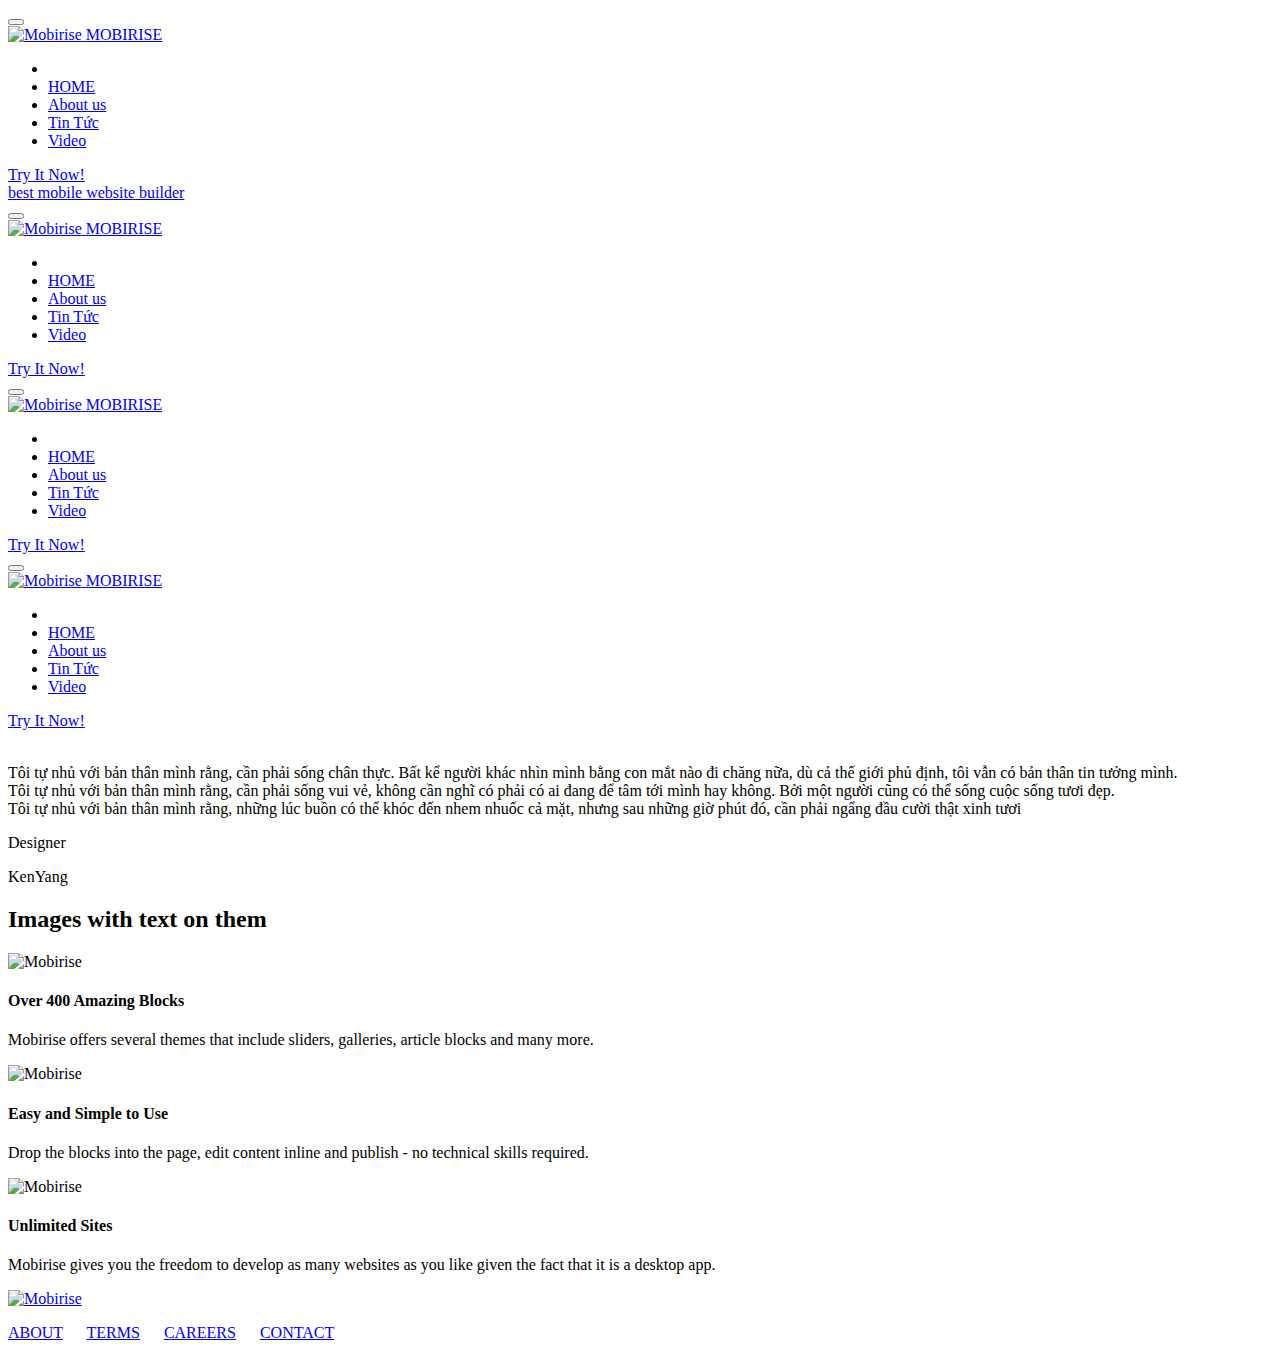
==== index.html @ 396dc6ab "Add files via upload" ====
<!DOCTYPE html>
<html >
<head>
  <!-- Site made with Mobirise Website Builder v4.6.5, https://mobirise.com -->
  <meta charset="UTF-8">
  <meta http-equiv="X-UA-Compatible" content="IE=edge">
  <meta name="generator" content="Mobirise v4.6.5, mobirise.com">
  <meta name="viewport" content="width=device-width, initial-scale=1, minimum-scale=1">
  <link rel="shortcut icon" href="assets/images/logo2.png" type="image/x-icon">
  <meta name="description" content="">
  <title>Home</title>
  <link rel="stylesheet" href="assets/web/assets/mobirise-icons/mobirise-icons.css">
  <link rel="stylesheet" href="assets/tether/tether.min.css">
  <link rel="stylesheet" href="assets/bootstrap/css/bootstrap.min.css">
  <link rel="stylesheet" href="assets/bootstrap/css/bootstrap-grid.min.css">
  <link rel="stylesheet" href="assets/bootstrap/css/bootstrap-reboot.min.css">
  <link rel="stylesheet" href="assets/socicon/css/styles.css">
  <link rel="stylesheet" href="assets/dropdown/css/style.css">
  <link rel="stylesheet" href="assets/animatecss/animate.min.css">
  <link rel="stylesheet" href="assets/theme/css/style.css">
  <link href="assets/fonts/style.css" rel="stylesheet">
  <link rel="stylesheet" href="assets/mobirise/css/mbr-additional.css" type="text/css">
  
  
  
</head>
<body>
  <section class="menu cid-qKFxtJgA1Z" once="menu" id="menu1-e">

    

    <nav class="navbar navbar-expand beta-menu navbar-dropdown align-items-center navbar-fixed-top navbar-toggleable-sm">
        <button class="navbar-toggler navbar-toggler-right" type="button" data-toggle="collapse" data-target="#navbarSupportedContent" aria-controls="navbarSupportedContent" aria-expanded="false" aria-label="Toggle navigation">
            <div class="hamburger">
                <span></span>
                <span></span>
                <span></span>
                <span></span>
            </div>
        </button>
        <div class="menu-logo">
            <div class="navbar-brand">
                <span class="navbar-logo">
                    <a href="https://mobirise.com">
                         <img src="assets/images/logo2.png" alt="Mobirise" style="height: 4.8rem;">
                    </a>
                </span>
                <span class="navbar-caption-wrap">
                    <a class="navbar-caption text-white display-4" href="https://mobirise.com">
                        MOBIRISE
                    </a>
                </span>
            </div>
        </div>
        <div class="collapse navbar-collapse" id="navbarSupportedContent">
            <ul class="navbar-nav nav-dropdown" data-app-modern-menu="true"><li class="nav-item">
                    <a class="nav-link link text-white display-4" href="http://hathuuyen.tk" target="_blank"></a>
                </li>
                <li class="nav-item"><a class="nav-link link text-white display-4" href="contacts.html" target="_blank"><span class="mbri-home mbr-iconfont mbr-iconfont-btn"></span>HOME</a></li><li class="nav-item"><a class="nav-link link text-white display-4" href="contacts.html" target="_blank">
                        
                        About us
                    </a></li><li class="nav-item"><a class="nav-link link text-white display-4" href="tintuc.html" target="_blank">Tin Tức</a></li><li class="nav-item"><a class="nav-link link text-white display-4" href="video.html"><span class="socicon socicon-youtube mbr-iconfont mbr-iconfont-btn"></span>
                        
                        Video</a></li></ul>
            <div class="navbar-buttons mbr-section-btn"><a class="btn btn-sm btn-primary display-4" href="https://mobirise.com">
                    <span class="mbri-save mbr-iconfont mbr-iconfont-btn "></span>
                    Try It Now!
                </a></div>
        </div>
    </nav>
</section>

<section class="engine"><a href="https://mobirise.ws/o">best mobile website builder</a></section><section class="menu cid-qKFxFQWhzw" once="menu" id="menu1-h">

    

    <nav class="navbar navbar-expand beta-menu navbar-dropdown align-items-center navbar-fixed-top navbar-toggleable-sm">
        <button class="navbar-toggler navbar-toggler-right" type="button" data-toggle="collapse" data-target="#navbarSupportedContent" aria-controls="navbarSupportedContent" aria-expanded="false" aria-label="Toggle navigation">
            <div class="hamburger">
                <span></span>
                <span></span>
                <span></span>
                <span></span>
            </div>
        </button>
        <div class="menu-logo">
            <div class="navbar-brand">
                <span class="navbar-logo">
                    <a href="https://mobirise.com">
                         <img src="assets/images/logo2.png" alt="Mobirise" style="height: 4.8rem;">
                    </a>
                </span>
                <span class="navbar-caption-wrap">
                    <a class="navbar-caption text-white display-4" href="https://mobirise.com">
                        MOBIRISE
                    </a>
                </span>
            </div>
        </div>
        <div class="collapse navbar-collapse" id="navbarSupportedContent">
            <ul class="navbar-nav nav-dropdown" data-app-modern-menu="true"><li class="nav-item">
                    <a class="nav-link link text-white display-4" href="http://hathuuyen.tk" target="_blank"></a>
                </li>
                <li class="nav-item"><a class="nav-link link text-white display-4" href="contacts.html" target="_blank"><span class="mbri-home mbr-iconfont mbr-iconfont-btn"></span>HOME</a></li><li class="nav-item"><a class="nav-link link text-white display-4" href="contacts.html" target="_blank">
                        
                        About us
                    </a></li><li class="nav-item"><a class="nav-link link text-white display-4" href="tintuc.html" target="_blank">Tin Tức</a></li><li class="nav-item"><a class="nav-link link text-white display-4" href="video.html"><span class="socicon socicon-youtube mbr-iconfont mbr-iconfont-btn"></span>
                        
                        Video</a></li></ul>
            <div class="navbar-buttons mbr-section-btn"><a class="btn btn-sm btn-primary display-4" href="https://mobirise.com">
                    <span class="mbri-save mbr-iconfont mbr-iconfont-btn "></span>
                    Try It Now!
                </a></div>
        </div>
    </nav>
</section>

<section class="menu cid-qKFSWXpXOo" once="menu" id="menu1-1t">

    

    <nav class="navbar navbar-expand beta-menu navbar-dropdown align-items-center navbar-fixed-top navbar-toggleable-sm">
        <button class="navbar-toggler navbar-toggler-right" type="button" data-toggle="collapse" data-target="#navbarSupportedContent" aria-controls="navbarSupportedContent" aria-expanded="false" aria-label="Toggle navigation">
            <div class="hamburger">
                <span></span>
                <span></span>
                <span></span>
                <span></span>
            </div>
        </button>
        <div class="menu-logo">
            <div class="navbar-brand">
                <span class="navbar-logo">
                    <a href="https://mobirise.com">
                         <img src="assets/images/logo2.png" alt="Mobirise" style="height: 4.8rem;">
                    </a>
                </span>
                <span class="navbar-caption-wrap">
                    <a class="navbar-caption text-white display-4" href="https://mobirise.com">
                        MOBIRISE
                    </a>
                </span>
            </div>
        </div>
        <div class="collapse navbar-collapse" id="navbarSupportedContent">
            <ul class="navbar-nav nav-dropdown" data-app-modern-menu="true"><li class="nav-item">
                    <a class="nav-link link text-white display-4" href="http://hathuuyen.tk" target="_blank"></a>
                </li>
                <li class="nav-item"><a class="nav-link link text-white display-4" href="contacts.html" target="_blank"><span class="mbri-home mbr-iconfont mbr-iconfont-btn"></span>HOME</a></li><li class="nav-item"><a class="nav-link link text-white display-4" href="contacts.html" target="_blank">
                        
                        About us
                    </a></li><li class="nav-item"><a class="nav-link link text-white display-4" href="tintuc.html" target="_blank">Tin Tức</a></li><li class="nav-item"><a class="nav-link link text-white display-4" href="video.html"><span class="socicon socicon-youtube mbr-iconfont mbr-iconfont-btn"></span>
                        
                        Video</a></li></ul>
            <div class="navbar-buttons mbr-section-btn"><a class="btn btn-sm btn-primary display-4" href="https://mobirise.com">
                    <span class="mbri-save mbr-iconfont mbr-iconfont-btn "></span>
                    Try It Now!
                </a></div>
        </div>
    </nav>
</section>

<section class="menu cid-qKFTbkHByI" once="menu" id="menu1-1u">

    

    <nav class="navbar navbar-expand beta-menu navbar-dropdown align-items-center navbar-fixed-top navbar-toggleable-sm">
        <button class="navbar-toggler navbar-toggler-right" type="button" data-toggle="collapse" data-target="#navbarSupportedContent" aria-controls="navbarSupportedContent" aria-expanded="false" aria-label="Toggle navigation">
            <div class="hamburger">
                <span></span>
                <span></span>
                <span></span>
                <span></span>
            </div>
        </button>
        <div class="menu-logo">
            <div class="navbar-brand">
                <span class="navbar-logo">
                    <a href="https://mobirise.com">
                         <img src="assets/images/logo2.png" alt="Mobirise" style="height: 4.8rem;">
                    </a>
                </span>
                <span class="navbar-caption-wrap">
                    <a class="navbar-caption text-white display-4" href="https://mobirise.com">
                        MOBIRISE
                    </a>
                </span>
            </div>
        </div>
        <div class="collapse navbar-collapse" id="navbarSupportedContent">
            <ul class="navbar-nav nav-dropdown" data-app-modern-menu="true"><li class="nav-item">
                    <a class="nav-link link text-white display-4" href="http://hathuuyen.tk" target="_blank"></a>
                </li>
                <li class="nav-item"><a class="nav-link link text-white display-4" href="contacts.html" target="_blank"><span class="mbri-home mbr-iconfont mbr-iconfont-btn"></span>HOME</a></li><li class="nav-item"><a class="nav-link link text-white display-4" href="contacts.html" target="_blank">
                        
                        About us
                    </a></li><li class="nav-item"><a class="nav-link link text-white display-4" href="tintuc.html" target="_blank">Tin Tức</a></li><li class="nav-item"><a class="nav-link link text-white display-4" href="video.html"><span class="socicon socicon-youtube mbr-iconfont mbr-iconfont-btn"></span>
                        
                        Video</a></li></ul>
            <div class="navbar-buttons mbr-section-btn"><a class="btn btn-sm btn-primary display-4" href="https://mobirise.com">
                    <span class="mbri-save mbr-iconfont mbr-iconfont-btn "></span>
                    Try It Now!
                </a></div>
        </div>
    </nav>
</section>

<section class="testimonials2 cid-qKFZJREBhu" id="testimonials2-20">

    

    

    <div class="container">
        <div class="media-container-row">
            <div class="mbr-figure pr-lg-5" style="width: 105%;">
              <img src="assets/images/23659186-1984326498458846-2117898566573365044-n-1-960x960.jpg" alt="" title="">
            </div>
            <div class="media-content px-3 align-self-center mbr-white py-2">
                    <p class="mbr-text testimonial-text mbr-fonts-style display-5">Tôi tự nhủ với bản thân mình rằng, cần phải sống chân thực. Bất kể người khác nhìn mình bằng con mắt nào đi chăng nữa, dù cả thế giới phủ định, tôi vẫn có bản thân tin tưởng mình.
<br>Tôi tự nhủ với bản thân mình rằng, cần phải sống vui vẻ, không cần nghĩ có phải có ai đang để tâm tới mình hay không. Bởi một người cũng có thể sống cuộc sống tươi đẹp.
<br>Tôi tự nhủ với bản thân mình rằng, những lúc buồn có thể khóc đến nhem nhuốc cả mặt, nhưng sau những giờ phút đó, cần phải ngẩng đầu cười thật xinh tươi</p>
                    <p class="mbr-author-name pt-4 mb-2 mbr-fonts-style display-7">Designer</p>
                    <p class="mbr-author-desc mbr-fonts-style display-2">KenYang</p>
            </div>
        </div>
    </div>
</section>

<section class="features13 cid-qKFMiSh5EB" id="features13-17">

    

    
    <div class="container">
        <h2 class="mbr-section-title pb-3 mbr-fonts-style display-2">
            Images with text on them
        </h2>

        <div class="media-container-row container">
            <div class="card col-12 col-md-6 p-5 m-3 align-center col-lg-4">
                <div class="card-img">
                    <img src="assets/images/jumbotron.jpg" alt="Mobirise">
                </div>
                <h4 class="card-title py-2 mbr-fonts-style display-5">
                    Over 400 Amazing Blocks
                </h4>
                <p class="mbr-text mbr-fonts-style display-7">
                    Mobirise offers several themes that include sliders, galleries, article blocks and many more.
                </p>
            </div>
            <div class="card col-12 col-md-6 p-5 m-3 align-center col-lg-4">
                <div class="card-img">
                    <img src="assets/images/jumbotron2.jpg" alt="Mobirise">
                </div>
                <h4 class="card-title py-2 mbr-fonts-style display-5">
                    Easy and Simple to Use
                </h4>
                <p class="mbr-text mbr-fonts-style display-7">
                    Drop the blocks into the page, edit content inline and publish - no technical skills required.
                </p>
            </div>
            <div class="card col-12 col-md-6 p-5 m-3 align-center col-lg-4">
                <div class="card-img">
                    <img src="assets/images/background5.jpg" alt="Mobirise">
                </div>
                <h4 class="card-title py-2 mbr-fonts-style display-5">
                    Unlimited Sites
                </h4>
                <p class="mbr-text mbr-fonts-style display-7">
                    Mobirise gives you the freedom to develop as many websites as you like given the fact that it is a desktop app.
                </p>
            </div>    
        </div>
</div></section>

<section class="cid-qKG6jFZdyV mbr-reveal" id="footer5-23">

    

    <div class="mbr-overlay" style="opacity: 0.8; background-color: rgb(60, 60, 60);"></div>

    <div class="container">
        <div class="media-container-row">
            <div class="col-md-3">
                <div class="media-wrap">
                    <a href="https://mobirise.com/">
                       <img src="assets/images/logo2.png" alt="Mobirise">
                    </a>
                </div>
            </div>
            <div class="col-md-9">
                <p class="mbr-text align-right links mbr-fonts-style display-7">
                    <a href="#" class="text-black">ABOUT</a> &nbsp;&nbsp;&nbsp;&nbsp;
                    <a href="#" class="text-black">TERMS</a> &nbsp;&nbsp;&nbsp;&nbsp;
                    <a href="#" class="text-black">CAREERS</a> &nbsp;&nbsp;&nbsp;&nbsp;
                    <a href="#" class="text-black">CONTACT</a>
                </p>
            </div>
        </div>
        
    </div>
</section>


  <script src="assets/web/assets/jquery/jquery.min.js"></script>
  <script src="assets/popper/popper.min.js"></script>
  <script src="assets/tether/tether.min.js"></script>
  <script src="assets/bootstrap/js/bootstrap.min.js"></script>
  <script src="assets/smoothscroll/smooth-scroll.js"></script>
  <script src="assets/viewportchecker/jquery.viewportchecker.js"></script>
  <script src="assets/dropdown/js/script.min.js"></script>
  <script src="assets/touchswipe/jquery.touch-swipe.min.js"></script>
  <script src="assets/theme/js/script.js"></script>
  
  
 <div id="scrollToTop" class="scrollToTop mbr-arrow-up"><a style="text-align: center;"><i></i></a></div>
    <input name="animation" type="hidden">
  </body>
</html>
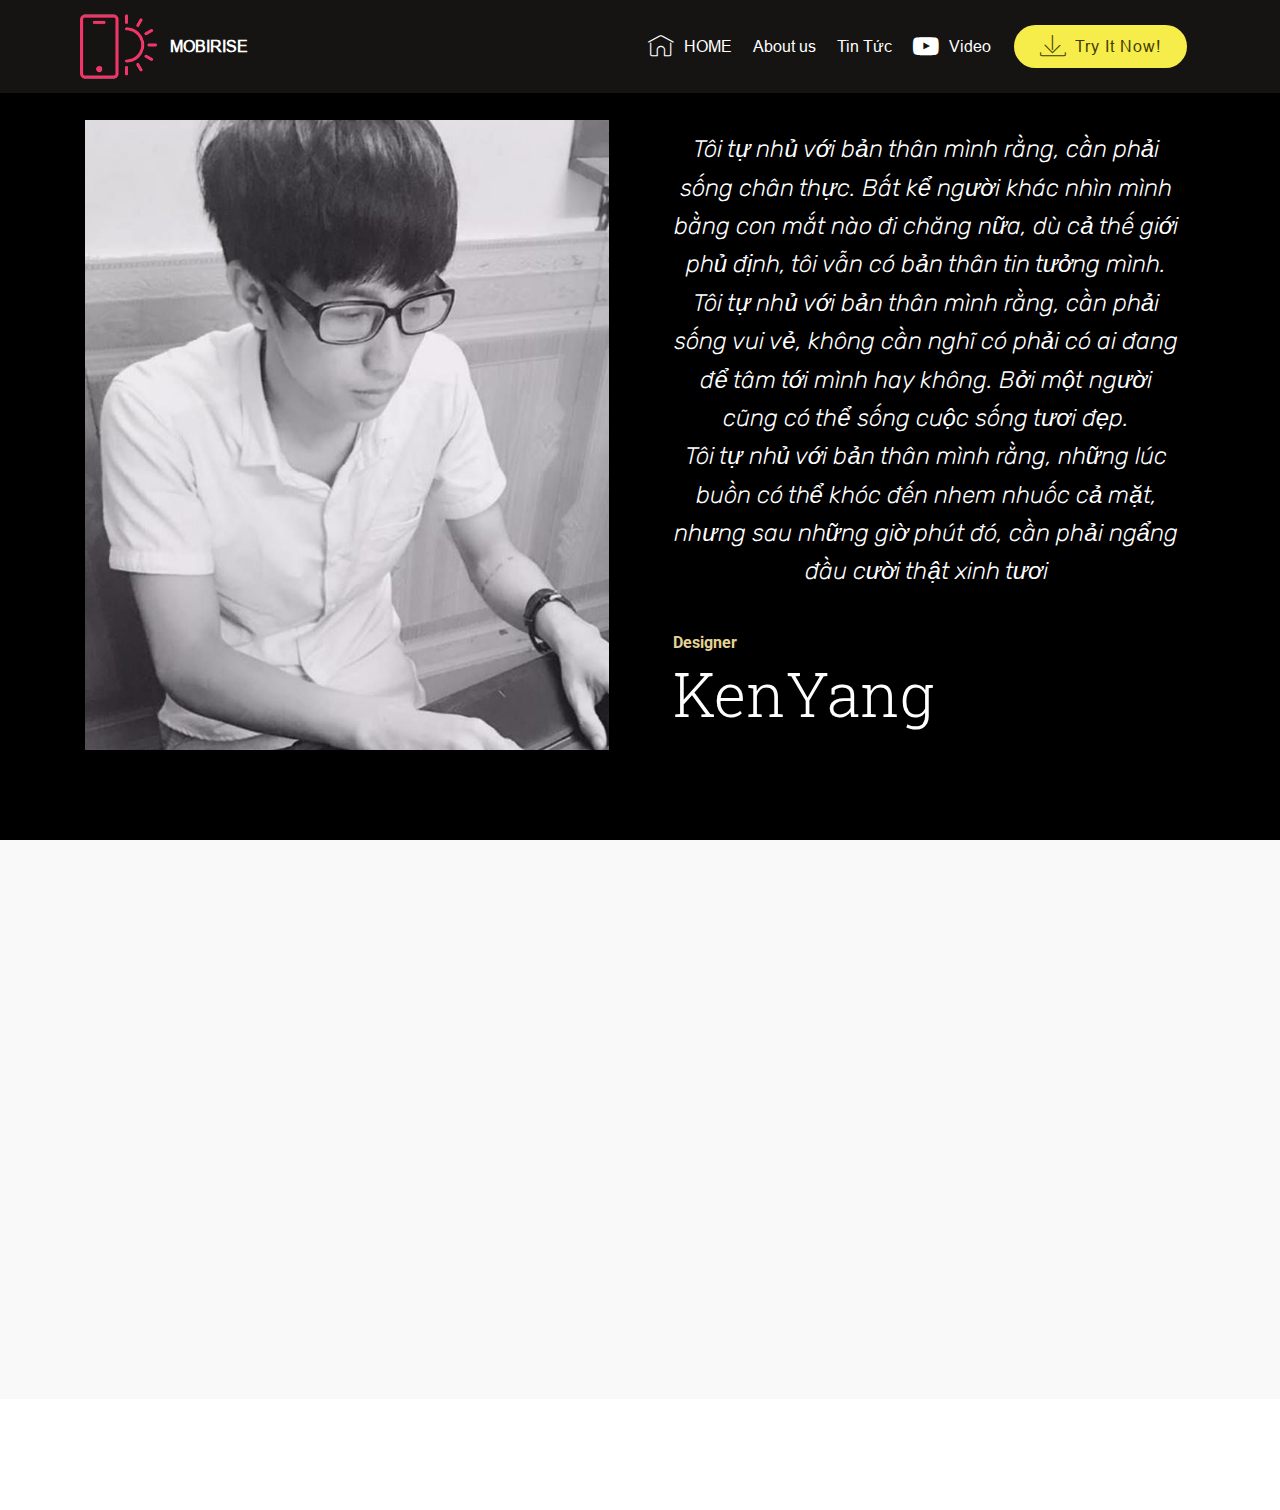
==== commit a316aa2b: "create github pages" ====
--- a/index.html
+++ b/index.html
@@ -70,7 +70,7 @@
     </nav>
 </section>
 
-<section class="engine"><a href="https://mobirise.ws/o">best mobile website builder</a></section><section class="menu cid-qKFxFQWhzw" once="menu" id="menu1-h">
+<section class="engine"><a href="https://mobirise.ws/p">open source website creator</a></section><section class="menu cid-qKFxFQWhzw" once="menu" id="menu1-h">
 
     
 
@@ -312,6 +312,7 @@
   <script src="assets/dropdown/js/script.min.js"></script>
   <script src="assets/touchswipe/jquery.touch-swipe.min.js"></script>
   <script src="assets/theme/js/script.js"></script>
+  <script src="assets/formoid/formoid.min.js"></script>
   
   
  <div id="scrollToTop" class="scrollToTop mbr-arrow-up"><a style="text-align: center;"><i></i></a></div>
--- a/assets/web/assets/mobirise-icons/mobirise-icons.css
+++ b/assets/web/assets/mobirise-icons/mobirise-icons.css
@@ -0,0 +1,476 @@
+@font-face {
+  font-family: 'MobiriseIcons';
+  src:  url('mobirise-icons.eot?spat4u');
+  src:  url('mobirise-icons.eot?spat4u#iefix') format('embedded-opentype'),
+    url('mobirise-icons.ttf?spat4u') format('truetype'),
+    url('mobirise-icons.woff?spat4u') format('woff'),
+    url('mobirise-icons.svg?spat4u#MobiriseIcons') format('svg');
+  font-weight: normal;
+  font-style: normal;
+}
+
+[class^="mbri-"], [class*=" mbri-"] {
+  /* use !important to prevent issues with browser extensions that change fonts */
+  font-family: MobiriseIcons !important;
+  speak: none;
+  font-style: normal;
+  font-weight: normal;
+  font-variant: normal;
+  text-transform: none;
+  line-height: 1;
+
+  /* Better Font Rendering =========== */
+  -webkit-font-smoothing: antialiased;
+  -moz-osx-font-smoothing: grayscale;
+}
+
+.mbri-add-submenu:before {
+  content: "\e900";
+}
+.mbri-alert:before {
+  content: "\e901";
+}
+.mbri-align-center:before {
+  content: "\e902";
+}
+.mbri-align-justify:before {
+  content: "\e903";
+}
+.mbri-align-left:before {
+  content: "\e904";
+}
+.mbri-align-right:before {
+  content: "\e905";
+}
+.mbri-android:before {
+  content: "\e906";
+}
+.mbri-apple:before {
+  content: "\e907";
+}
+.mbri-arrow-down:before {
+  content: "\e908";
+}
+.mbri-arrow-next:before {
+  content: "\e909";
+}
+.mbri-arrow-prev:before {
+  content: "\e90a";
+}
+.mbri-arrow-up:before {
+  content: "\e90b";
+}
+.mbri-bold:before {
+  content: "\e90c";
+}
+.mbri-bookmark:before {
+  content: "\e90d";
+}
+.mbri-bootstrap:before {
+  content: "\e90e";
+}
+.mbri-briefcase:before {
+  content: "\e90f";
+}
+.mbri-browse:before {
+  content: "\e910";
+}
+.mbri-bulleted-list:before {
+  content: "\e911";
+}
+.mbri-calendar:before {
+  content: "\e912";
+}
+.mbri-camera:before {
+  content: "\e913";
+}
+.mbri-cart-add:before {
+  content: "\e914";
+}
+.mbri-cart-full:before {
+  content: "\e915";
+}
+.mbri-cash:before {
+  content: "\e916";
+}
+.mbri-change-style:before {
+  content: "\e917";
+}
+.mbri-chat:before {
+  content: "\e918";
+}
+.mbri-clock:before {
+  content: "\e919";
+}
+.mbri-close:before {
+  content: "\e91a";
+}
+.mbri-cloud:before {
+  content: "\e91b";
+}
+.mbri-code:before {
+  content: "\e91c";
+}
+.mbri-contact-form:before {
+  content: "\e91d";
+}
+.mbri-credit-card:before {
+  content: "\e91e";
+}
+.mbri-cursor-click:before {
+  content: "\e91f";
+}
+.mbri-cust-feedback:before {
+  content: "\e920";
+}
+.mbri-database:before {
+  content: "\e921";
+}
+.mbri-delivery:before {
+  content: "\e922";
+}
+.mbri-desktop:before {
+  content: "\e923";
+}
+.mbri-devices:before {
+  content: "\e924";
+}
+.mbri-down:before {
+  content: "\e925";
+}
+.mbri-download:before {
+  content: "\e989";
+}
+.mbri-drag-n-drop:before {
+  content: "\e927";
+}
+.mbri-drag-n-drop2:before {
+  content: "\e928";
+}
+.mbri-edit:before {
+  content: "\e929";
+}
+.mbri-edit2:before {
+  content: "\e92a";
+}
+.mbri-error:before {
+  content: "\e92b";
+}
+.mbri-extension:before {
+  content: "\e92c";
+}
+.mbri-features:before {
+  content: "\e92d";
+}
+.mbri-file:before {
+  content: "\e92e";
+}
+.mbri-flag:before {
+  content: "\e92f";
+}
+.mbri-folder:before {
+  content: "\e930";
+}
+.mbri-gift:before {
+  content: "\e931";
+}
+.mbri-github:before {
+  content: "\e932";
+}
+.mbri-globe:before {
+  content: "\e933";
+}
+.mbri-globe-2:before {
+  content: "\e934";
+}
+.mbri-growing-chart:before {
+  content: "\e935";
+}
+.mbri-hearth:before {
+  content: "\e936";
+}
+.mbri-help:before {
+  content: "\e937";
+}
+.mbri-home:before {
+  content: "\e938";
+}
+.mbri-hot-cup:before {
+  content: "\e939";
+}
+.mbri-idea:before {
+  content: "\e93a";
+}
+.mbri-image-gallery:before {
+  content: "\e93b";
+}
+.mbri-image-slider:before {
+  content: "\e93c";
+}
+.mbri-info:before {
+  content: "\e93d";
+}
+.mbri-italic:before {
+  content: "\e93e";
+}
+.mbri-key:before {
+  content: "\e93f";
+}
+.mbri-laptop:before {
+  content: "\e940";
+}
+.mbri-layers:before {
+  content: "\e941";
+}
+.mbri-left-right:before {
+  content: "\e942";
+}
+.mbri-left:before {
+  content: "\e943";
+}
+.mbri-letter:before {
+  content: "\e944";
+}
+.mbri-like:before {
+  content: "\e945";
+}
+.mbri-link:before {
+  content: "\e946";
+}
+.mbri-lock:before {
+  content: "\e947";
+}
+.mbri-login:before {
+  content: "\e948";
+}
+.mbri-logout:before {
+  content: "\e949";
+}
+.mbri-magic-stick:before {
+  content: "\e94a";
+}
+.mbri-map-pin:before {
+  content: "\e94b";
+}
+.mbri-menu:before {
+  content: "\e94c";
+}
+.mbri-mobile:before {
+  content: "\e94d";
+}
+.mbri-mobile2:before {
+  content: "\e94e";
+}
+.mbri-mobirise:before {
+  content: "\e94f";
+}
+.mbri-more-horizontal:before {
+  content: "\e950";
+}
+.mbri-more-vertical:before {
+  content: "\e951";
+}
+.mbri-music:before {
+  content: "\e952";
+}
+.mbri-new-file:before {
+  content: "\e953";
+}
+.mbri-numbered-list:before {
+  content: "\e954";
+}
+.mbri-opened-folder:before {
+  content: "\e955";
+}
+.mbri-pages:before {
+  content: "\e956";
+}
+.mbri-paper-plane:before {
+  content: "\e957";
+}
+.mbri-paperclip:before {
+  content: "\e958";
+}
+.mbri-photo:before {
+  content: "\e959";
+}
+.mbri-photos:before {
+  content: "\e95a";
+}
+.mbri-pin:before {
+  content: "\e95b";
+}
+.mbri-play:before {
+  content: "\e95c";
+}
+.mbri-plus:before {
+  content: "\e95d";
+}
+.mbri-preview:before {
+  content: "\e95e";
+}
+.mbri-print:before {
+  content: "\e95f";
+}
+.mbri-protect:before {
+  content: "\e960";
+}
+.mbri-question:before {
+  content: "\e961";
+}
+.mbri-quote-left:before {
+  content: "\e962";
+}
+.mbri-quote-right:before {
+  content: "\e963";
+}
+.mbri-refresh:before {
+  content: "\e964";
+}
+.mbri-responsive:before {
+  content: "\e965";
+}
+.mbri-right:before {
+  content: "\e966";
+}
+.mbri-rocket:before {
+  content: "\e967";
+}
+.mbri-sad-face:before {
+  content: "\e968";
+}
+.mbri-sale:before {
+  content: "\e969";
+}
+.mbri-save:before {
+  content: "\e96a";
+}
+.mbri-search:before {
+  content: "\e96b";
+}
+.mbri-setting:before {
+  content: "\e96c";
+}
+.mbri-setting2:before {
+  content: "\e96d";
+}
+.mbri-setting3:before {
+  content: "\e96e";
+}
+.mbri-share:before {
+  content: "\e96f";
+}
+.mbri-shopping-bag:before {
+  content: "\e970";
+}
+.mbri-shopping-basket:before {
+  content: "\e971";
+}
+.mbri-shopping-cart:before {
+  content: "\e972";
+}
+.mbri-sites:before {
+  content: "\e973";
+}
+.mbri-smile-face:before {
+  content: "\e974";
+}
+.mbri-speed:before {
+  content: "\e975";
+}
+.mbri-star:before {
+  content: "\e976";
+}
+.mbri-success:before {
+  content: "\e977";
+}
+.mbri-sun:before {
+  content: "\e978";
+}
+.mbri-sun2:before {
+  content: "\e979";
+}
+.mbri-tablet:before {
+  content: "\e97a";
+}
+.mbri-tablet-vertical:before {
+  content: "\e97b";
+}
+.mbri-target:before {
+  content: "\e97c";
+}
+.mbri-timer:before {
+  content: "\e97d";
+}
+.mbri-to-ftp:before {
+  content: "\e97e";
+}
+.mbri-to-local-drive:before {
+  content: "\e97f";
+}
+.mbri-touch-swipe:before {
+  content: "\e980";
+}
+.mbri-touch:before {
+  content: "\e981";
+}
+.mbri-trash:before {
+  content: "\e982";
+}
+.mbri-underline:before {
+  content: "\e983";
+}
+.mbri-unlink:before {
+  content: "\e984";
+}
+.mbri-unlock:before {
+  content: "\e985";
+}
+.mbri-up-down:before {
+  content: "\e986";
+}
+.mbri-up:before {
+  content: "\e987";
+}
+.mbri-update:before {
+  content: "\e988";
+}
+.mbri-upload:before {
+ content: "\e926"; 
+}
+.mbri-user:before {
+  content: "\e98a";
+}
+.mbri-user2:before {
+  content: "\e98b";
+}
+.mbri-users:before {
+  content: "\e98c";
+}
+.mbri-video:before {
+  content: "\e98d";
+}
+.mbri-video-play:before {
+  content: "\e98e";
+}
+.mbri-watch:before {
+  content: "\e98f";
+}
+.mbri-website-theme:before {
+  content: "\e990";
+}
+.mbri-wifi:before {
+  content: "\e991";
+}
+.mbri-windows:before {
+  content: "\e992";
+}
+.mbri-zoom-out:before {
+  content: "\e993";
+}
+.mbri-redo:before {
+  content: "\e994";
+}
+.mbri-undo:before {
+  content: "\e995";
+}
--- a/assets/socicon/css/styles.css
+++ b/assets/socicon/css/styles.css
@@ -0,0 +1,544 @@
+@charset "UTF-8";
+
+@font-face {
+  font-family: "socicon";
+  src:url("../fonts/socicon.eot");
+  src:url("../fonts/socicon.eot?#iefix") format("embedded-opentype"),
+    url("../fonts/socicon.woff") format("woff"),
+    url("../fonts/socicon.ttf") format("truetype"),
+    url("../fonts/socicon.svg#socicon") format("svg");
+  font-weight: normal;
+  font-style: normal;
+
+}
+
+[data-icon]:before {
+  font-family: "socicon" !important;
+  content: attr(data-icon);
+  font-style: normal !important;
+  font-weight: normal !important;
+  font-variant: normal !important;
+  text-transform: none !important;
+  speak: none;
+  line-height: 1;
+  -webkit-font-smoothing: antialiased;
+  -moz-osx-font-smoothing: grayscale;
+}
+
+[class^="socicon-"]:before,
+[class*=" socicon-"]:before {
+  font-family: "socicon" !important;
+  font-style: normal !important;
+  font-weight: normal !important;
+  font-variant: normal !important;
+  text-transform: none !important;
+  speak: none;
+  line-height: 1;
+  -webkit-font-smoothing: antialiased;
+  -moz-osx-font-smoothing: grayscale;
+}
+
+.socicon-modelmayhem:before {
+  content: "\e000";
+}
+.socicon-mixcloud:before {
+  content: "\e001";
+}
+.socicon-drupal:before {
+  content: "\e002";
+}
+.socicon-swarm:before {
+  content: "\e003";
+}
+.socicon-istock:before {
+  content: "\e004";
+}
+.socicon-yammer:before {
+  content: "\e005";
+}
+.socicon-ello:before {
+  content: "\e006";
+}
+.socicon-stackoverflow:before {
+  content: "\e007";
+}
+.socicon-persona:before {
+  content: "\e008";
+}
+.socicon-triplej:before {
+  content: "\e009";
+}
+.socicon-houzz:before {
+  content: "\e00a";
+}
+.socicon-rss:before {
+  content: "\e00b";
+}
+.socicon-paypal:before {
+  content: "\e00c";
+}
+.socicon-odnoklassniki:before {
+  content: "\e00d";
+}
+.socicon-airbnb:before {
+  content: "\e00e";
+}
+.socicon-periscope:before {
+  content: "\e00f";
+}
+.socicon-outlook:before {
+  content: "\e010";
+}
+.socicon-coderwall:before {
+  content: "\e011";
+}
+.socicon-tripadvisor:before {
+  content: "\e012";
+}
+.socicon-appnet:before {
+  content: "\e013";
+}
+.socicon-goodreads:before {
+  content: "\e014";
+}
+.socicon-tripit:before {
+  content: "\e015";
+}
+.socicon-lanyrd:before {
+  content: "\e016";
+}
+.socicon-slideshare:before {
+  content: "\e017";
+}
+.socicon-buffer:before {
+  content: "\e018";
+}
+.socicon-disqus:before {
+  content: "\e019";
+}
+.socicon-vkontakte:before {
+  content: "\e01a";
+}
+.socicon-whatsapp:before {
+  content: "\e01b";
+}
+.socicon-patreon:before {
+  content: "\e01c";
+}
+.socicon-storehouse:before {
+  content: "\e01d";
+}
+.socicon-pocket:before {
+  content: "\e01e";
+}
+.socicon-mail:before {
+  content: "\e01f";
+}
+.socicon-blogger:before {
+  content: "\e020";
+}
+.socicon-technorati:before {
+  content: "\e021";
+}
+.socicon-reddit:before {
+  content: "\e022";
+}
+.socicon-dribbble:before {
+  content: "\e023";
+}
+.socicon-stumbleupon:before {
+  content: "\e024";
+}
+.socicon-digg:before {
+  content: "\e025";
+}
+.socicon-envato:before {
+  content: "\e026";
+}
+.socicon-behance:before {
+  content: "\e027";
+}
+.socicon-delicious:before {
+  content: "\e028";
+}
+.socicon-deviantart:before {
+  content: "\e029";
+}
+.socicon-forrst:before {
+  content: "\e02a";
+}
+.socicon-play:before {
+  content: "\e02b";
+}
+.socicon-zerply:before {
+  content: "\e02c";
+}
+.socicon-wikipedia:before {
+  content: "\e02d";
+}
+.socicon-apple:before {
+  content: "\e02e";
+}
+.socicon-flattr:before {
+  content: "\e02f";
+}
+.socicon-github:before {
+  content: "\e030";
+}
+.socicon-renren:before {
+  content: "\e031";
+}
+.socicon-friendfeed:before {
+  content: "\e032";
+}
+.socicon-newsvine:before {
+  content: "\e033";
+}
+.socicon-identica:before {
+  content: "\e034";
+}
+.socicon-bebo:before {
+  content: "\e035";
+}
+.socicon-zynga:before {
+  content: "\e036";
+}
+.socicon-steam:before {
+  content: "\e037";
+}
+.socicon-xbox:before {
+  content: "\e038";
+}
+.socicon-windows:before {
+  content: "\e039";
+}
+.socicon-qq:before {
+  content: "\e03a";
+}
+.socicon-douban:before {
+  content: "\e03b";
+}
+.socicon-meetup:before {
+  content: "\e03c";
+}
+.socicon-playstation:before {
+  content: "\e03d";
+}
+.socicon-android:before {
+  content: "\e03e";
+}
+.socicon-snapchat:before {
+  content: "\e03f";
+}
+.socicon-twitter:before {
+  content: "\e040";
+}
+.socicon-facebook:before {
+  content: "\e041";
+}
+.socicon-googleplus:before {
+  content: "\e042";
+}
+.socicon-pinterest:before {
+  content: "\e043";
+}
+.socicon-foursquare:before {
+  content: "\e044";
+}
+.socicon-yahoo:before {
+  content: "\e045";
+}
+.socicon-skype:before {
+  content: "\e046";
+}
+.socicon-yelp:before {
+  content: "\e047";
+}
+.socicon-feedburner:before {
+  content: "\e048";
+}
+.socicon-linkedin:before {
+  content: "\e049";
+}
+.socicon-viadeo:before {
+  content: "\e04a";
+}
+.socicon-xing:before {
+  content: "\e04b";
+}
+.socicon-myspace:before {
+  content: "\e04c";
+}
+.socicon-soundcloud:before {
+  content: "\e04d";
+}
+.socicon-spotify:before {
+  content: "\e04e";
+}
+.socicon-grooveshark:before {
+  content: "\e04f";
+}
+.socicon-lastfm:before {
+  content: "\e050";
+}
+.socicon-youtube:before {
+  content: "\e051";
+}
+.socicon-vimeo:before {
+  content: "\e052";
+}
+.socicon-dailymotion:before {
+  content: "\e053";
+}
+.socicon-vine:before {
+  content: "\e054";
+}
+.socicon-flickr:before {
+  content: "\e055";
+}
+.socicon-500px:before {
+  content: "\e056";
+}
+.socicon-wordpress:before {
+  content: "\e058";
+}
+.socicon-tumblr:before {
+  content: "\e059";
+}
+.socicon-twitch:before {
+  content: "\e05a";
+}
+.socicon-8tracks:before {
+  content: "\e05b";
+}
+.socicon-amazon:before {
+  content: "\e05c";
+}
+.socicon-icq:before {
+  content: "\e05d";
+}
+.socicon-smugmug:before {
+  content: "\e05e";
+}
+.socicon-ravelry:before {
+  content: "\e05f";
+}
+.socicon-weibo:before {
+  content: "\e060";
+}
+.socicon-baidu:before {
+  content: "\e061";
+}
+.socicon-angellist:before {
+  content: "\e062";
+}
+.socicon-ebay:before {
+  content: "\e063";
+}
+.socicon-imdb:before {
+  content: "\e064";
+}
+.socicon-stayfriends:before {
+  content: "\e065";
+}
+.socicon-residentadvisor:before {
+  content: "\e066";
+}
+.socicon-google:before {
+  content: "\e067";
+}
+.socicon-yandex:before {
+  content: "\e068";
+}
+.socicon-sharethis:before {
+  content: "\e069";
+}
+.socicon-bandcamp:before {
+  content: "\e06a";
+}
+.socicon-itunes:before {
+  content: "\e06b";
+}
+.socicon-deezer:before {
+  content: "\e06c";
+}
+.socicon-telegram:before {
+  content: "\e06e";
+}
+.socicon-openid:before {
+  content: "\e06f";
+}
+.socicon-amplement:before {
+  content: "\e070";
+}
+.socicon-viber:before {
+  content: "\e071";
+}
+.socicon-zomato:before {
+  content: "\e072";
+}
+.socicon-draugiem:before {
+  content: "\e074";
+}
+.socicon-endomodo:before {
+  content: "\e075";
+}
+.socicon-filmweb:before {
+  content: "\e076";
+}
+.socicon-stackexchange:before {
+  content: "\e077";
+}
+.socicon-wykop:before {
+  content: "\e078";
+}
+.socicon-teamspeak:before {
+  content: "\e079";
+}
+.socicon-teamviewer:before {
+  content: "\e07a";
+}
+.socicon-ventrilo:before {
+  content: "\e07b";
+}
+.socicon-younow:before {
+  content: "\e07c";
+}
+.socicon-raidcall:before {
+  content: "\e07d";
+}
+.socicon-mumble:before {
+  content: "\e07e";
+}
+.socicon-medium:before {
+  content: "\e06d";
+}
+.socicon-bebee:before {
+  content: "\e07f";
+}
+.socicon-hitbox:before {
+  content: "\e080";
+}
+.socicon-reverbnation:before {
+  content: "\e081";
+}
+.socicon-formulr:before {
+  content: "\e082";
+}
+.socicon-instagram:before {
+  content: "\e057";
+}
+.socicon-battlenet:before {
+  content: "\e083";
+}
+.socicon-chrome:before {
+  content: "\e084";
+}
+.socicon-discord:before {
+  content: "\e086";
+}
+.socicon-issuu:before {
+  content: "\e087";
+}
+.socicon-macos:before {
+  content: "\e088";
+}
+.socicon-firefox:before {
+  content: "\e089";
+}
+.socicon-opera:before {
+  content: "\e08d";
+}
+.socicon-keybase:before {
+  content: "\e090";
+}
+.socicon-alliance:before {
+  content: "\e091";
+}
+.socicon-livejournal:before {
+  content: "\e092";
+}
+.socicon-googlephotos:before {
+  content: "\e093";
+}
+.socicon-horde:before {
+  content: "\e094";
+}
+.socicon-etsy:before {
+  content: "\e095";
+}
+.socicon-zapier:before {
+  content: "\e096";
+}
+.socicon-google-scholar:before {
+  content: "\e097";
+}
+.socicon-researchgate:before {
+  content: "\e098";
+}
+.socicon-wechat:before {
+  content: "\e099";
+}
+.socicon-strava:before {
+  content: "\e09a";
+}
+.socicon-line:before {
+  content: "\e09b";
+}
+.socicon-lyft:before {
+  content: "\e09c";
+}
+.socicon-uber:before {
+  content: "\e09d";
+}
+.socicon-songkick:before {
+  content: "\e09e";
+}
+.socicon-viewbug:before {
+  content: "\e09f";
+}
+.socicon-googlegroups:before {
+  content: "\e0a0";
+}
+.socicon-quora:before {
+  content: "\e073";
+}
+.socicon-diablo:before {
+  content: "\e085";
+}
+.socicon-blizzard:before {
+  content: "\e0a1";
+}
+.socicon-hearthstone:before {
+  content: "\e08b";
+}
+.socicon-heroes:before {
+  content: "\e08a";
+}
+.socicon-overwatch:before {
+  content: "\e08c";
+}
+.socicon-warcraft:before {
+  content: "\e08e";
+}
+.socicon-starcraft:before {
+  content: "\e08f";
+}
+.socicon-beam:before {
+  content: "\e0a2";
+}
+.socicon-curse:before {
+  content: "\e0a3";
+}
+.socicon-player:before {
+  content: "\e0a4";
+}
+.socicon-streamjar:before {
+  content: "\e0a5";
+}
+.socicon-nintendo:before {
+  content: "\e0a6";
+}
+.socicon-hellocoton:before {
+  content: "\e0a7";
+}
--- a/assets/dropdown/css/style.css
+++ b/assets/dropdown/css/style.css
@@ -0,0 +1,265 @@
+.navbar-dropdown {
+  left: 0;
+  padding: 0;
+  position: absolute;
+  right: 0;
+  top: 0;
+  transition: all 0.45s ease;
+  z-index: 1030;
+  background: #282828; }
+  .navbar-dropdown .navbar-logo {
+    margin-right: 0.8rem;
+    transition: margin 0.3s ease-in-out;
+    vertical-align: middle; }
+    .navbar-dropdown .navbar-logo img {
+      height: 3.125rem;
+      transition: all 0.3s ease-in-out; }
+    .navbar-dropdown .navbar-logo.mbr-iconfont {
+      font-size: 3.125rem;
+      line-height: 3.125rem; }
+  .navbar-dropdown .navbar-caption {
+    font-weight: 700;
+    white-space: normal;
+    vertical-align: -4px;
+    line-height: 3.125rem !important; }
+    .navbar-dropdown .navbar-caption, .navbar-dropdown .navbar-caption:hover {
+      color: inherit;
+      text-decoration: none; }
+  .navbar-dropdown .mbr-iconfont + .navbar-caption {
+    vertical-align: -1px; }
+  .navbar-dropdown.navbar-fixed-top {
+    position: fixed; }
+  .navbar-dropdown .navbar-brand span {
+    vertical-align: -4px; }
+  .navbar-dropdown.bg-color.transparent {
+    background: none; }
+  .navbar-dropdown.navbar-short .navbar-brand {
+    padding: 0.625rem 0; }
+    .navbar-dropdown.navbar-short .navbar-brand span {
+      vertical-align: -1px; }
+  .navbar-dropdown.navbar-short .navbar-caption {
+    line-height: 2.375rem !important;
+    vertical-align: -2px; }
+  .navbar-dropdown.navbar-short .navbar-logo {
+    margin-right: 0.5rem; }
+    .navbar-dropdown.navbar-short .navbar-logo img {
+      height: 2.375rem; }
+    .navbar-dropdown.navbar-short .navbar-logo.mbr-iconfont {
+      font-size: 2.375rem;
+      line-height: 2.375rem; }
+  .navbar-dropdown.navbar-short .mbr-table-cell {
+    height: 3.625rem; }
+  .navbar-dropdown .navbar-close {
+    left: 0.6875rem;
+    position: fixed;
+    top: 0.75rem;
+    z-index: 1000; }
+  .navbar-dropdown .hamburger-icon {
+    content: "";
+    display: inline-block;
+    vertical-align: middle;
+    width: 16px;
+    -webkit-box-shadow: 0 -6px 0 1px #282828,0 0 0 1px #282828,0 6px 0 1px #282828;
+    -moz-box-shadow: 0 -6px 0 1px #282828,0 0 0 1px #282828,0 6px 0 1px #282828;
+    box-shadow: 0 -6px 0 1px #282828,0 0 0 1px #282828,0 6px 0 1px #282828; }
+
+.dropdown-menu .dropdown-toggle[data-toggle="dropdown-submenu"]::after {
+  border-bottom: 0.35em solid transparent;
+  border-left: 0.35em solid;
+  border-right: 0;
+  border-top: 0.35em solid transparent;
+  margin-left: 0.3rem; }
+
+.dropdown-menu .dropdown-item:focus {
+  outline: 0; }
+
+.nav-dropdown {
+  font-size: 0.75rem;
+  font-weight: 500;
+  height: auto !important; }
+  .nav-dropdown .nav-btn {
+    padding-left: 1rem; }
+  .nav-dropdown .link {
+    margin: .667em 1.667em;
+    font-weight: 500;
+    padding: 0;
+    transition: color .2s ease-in-out; }
+    .nav-dropdown .link.dropdown-toggle {
+      margin-right: 2.583em; }
+      .nav-dropdown .link.dropdown-toggle::after {
+        margin-left: .25rem;
+        border-top: 0.35em solid;
+        border-right: 0.35em solid transparent;
+        border-left: 0.35em solid transparent;
+        border-bottom: 0; }
+      .nav-dropdown .link.dropdown-toggle[aria-expanded="true"] {
+        margin: 0;
+        padding: 0.667em 3.263em  0.667em 1.667em; }
+  .nav-dropdown .link::after,
+  .nav-dropdown .dropdown-item::after {
+    color: inherit; }
+  .nav-dropdown .btn {
+    font-size: 0.75rem;
+    font-weight: 700;
+    letter-spacing: 0;
+    margin-bottom: 0;
+    padding-left: 1.25rem;
+    padding-right: 1.25rem; }
+  .nav-dropdown .dropdown-menu {
+    border-radius: 0;
+    border: 0;
+    left: 0;
+    margin: 0;
+    padding-bottom: 1.25rem;
+    padding-top: 1.25rem;
+    position: relative; }
+  .nav-dropdown .dropdown-submenu {
+    margin-left: 0.125rem;
+    top: 0; }
+  .nav-dropdown .dropdown-item {
+    font-weight: 500;
+    line-height: 2;
+    padding: 0.3846em 4.615em 0.3846em 1.5385em;
+    position: relative;
+    transition: color .2s ease-in-out, background-color .2s ease-in-out; }
+    .nav-dropdown .dropdown-item::after {
+      margin-top: -0.3077em;
+      position: absolute;
+      right: 1.1538em;
+      top: 50%; }
+    .nav-dropdown .dropdown-item:focus, .nav-dropdown .dropdown-item:hover {
+      background: none; }
+
+@media (max-width: 767px) {
+  .nav-dropdown.navbar-toggleable-sm {
+    bottom: 0;
+    display: none;
+    left: 0;
+    overflow-x: hidden;
+    position: fixed;
+    top: 0;
+    transform: translateX(-100%);
+    -ms-transform: translateX(-100%);
+    -webkit-transform: translateX(-100%);
+    width: 18.75rem;
+    z-index: 999; } }
+.nav-dropdown.navbar-toggleable-xl {
+  bottom: 0;
+  display: none;
+  left: 0;
+  overflow-x: hidden;
+  position: fixed;
+  top: 0;
+  transform: translateX(-100%);
+  -ms-transform: translateX(-100%);
+  -webkit-transform: translateX(-100%);
+  width: 18.75rem;
+  z-index: 999; }
+
+.nav-dropdown-sm {
+  display: block !important;
+  overflow-x: hidden;
+  overflow: auto;
+  padding-top: 3.875rem; }
+  .nav-dropdown-sm::after {
+    content: "";
+    display: block;
+    height: 3rem;
+    width: 100%; }
+  .nav-dropdown-sm.collapse.in ~ .navbar-close {
+    display: block !important; }
+  .nav-dropdown-sm.collapsing, .nav-dropdown-sm.collapse.in {
+    transform: translateX(0);
+    -ms-transform: translateX(0);
+    -webkit-transform: translateX(0);
+    transition: all 0.25s ease-out;
+    -webkit-transition: all 0.25s ease-out;
+    background: #282828; }
+  .nav-dropdown-sm.collapsing[aria-expanded="false"] {
+    transform: translateX(-100%);
+    -ms-transform: translateX(-100%);
+    -webkit-transform: translateX(-100%); }
+  .nav-dropdown-sm .nav-item {
+    display: block;
+    margin-left: 0 !important;
+    padding-left: 0; }
+  .nav-dropdown-sm .link,
+  .nav-dropdown-sm .dropdown-item {
+    border-top: 1px dotted rgba(255, 255, 255, 0.1);
+    font-size: 0.8125rem;
+    line-height: 1.6;
+    margin: 0 !important;
+    padding: 0.875rem 2.4rem 0.875rem 1.5625rem !important;
+    position: relative;
+    white-space: normal; }
+    .nav-dropdown-sm .link:focus, .nav-dropdown-sm .link:hover,
+    .nav-dropdown-sm .dropdown-item:focus,
+    .nav-dropdown-sm .dropdown-item:hover {
+      background: rgba(0, 0, 0, 0.2) !important;
+      color: #c0a375; }
+  .nav-dropdown-sm .nav-btn {
+    position: relative;
+    padding: 1.5625rem 1.5625rem 0 1.5625rem; }
+    .nav-dropdown-sm .nav-btn::before {
+      border-top: 1px dotted rgba(255, 255, 255, 0.1);
+      content: "";
+      left: 0;
+      position: absolute;
+      top: 0;
+      width: 100%; }
+    .nav-dropdown-sm .nav-btn + .nav-btn {
+      padding-top: 0.625rem; }
+      .nav-dropdown-sm .nav-btn + .nav-btn::before {
+        display: none; }
+  .nav-dropdown-sm .btn {
+    padding: 0.625rem 0; }
+  .nav-dropdown-sm .dropdown-toggle[data-toggle="dropdown-submenu"]::after {
+    margin-left: .25rem;
+    border-top: 0.35em solid;
+    border-right: 0.35em solid transparent;
+    border-left: 0.35em solid transparent;
+    border-bottom: 0; }
+  .nav-dropdown-sm .dropdown-toggle[data-toggle="dropdown-submenu"][aria-expanded="true"]::after {
+    border-top: 0;
+    border-right: 0.35em solid transparent;
+    border-left: 0.35em solid transparent;
+    border-bottom: 0.35em solid; }
+  .nav-dropdown-sm .dropdown-menu {
+    margin: 0;
+    padding: 0;
+    position: relative;
+    top: 0;
+    left: 0;
+    width: 100%;
+    border: 0;
+    float: none;
+    border-radius: 0;
+    background: none; }
+  .nav-dropdown-sm .dropdown-submenu {
+    left: 100%;
+    margin-left: 0.125rem;
+    margin-top: -1.25rem;
+    top: 0; }
+
+.navbar-toggleable-sm .nav-dropdown .dropdown-menu {
+  position: absolute; }
+
+.navbar-toggleable-sm .nav-dropdown .dropdown-submenu {
+  left: 100%;
+  margin-left: 0.125rem;
+  margin-top: -1.25rem;
+  top: 0; }
+
+.navbar-toggleable-sm.opened .nav-dropdown .dropdown-menu {
+  position: relative; }
+
+.navbar-toggleable-sm.opened .nav-dropdown .dropdown-submenu {
+  left: 0;
+  margin-left: 00rem;
+  margin-top: 0rem;
+  top: 0; }
+
+.is-builder .nav-dropdown.collapsing {
+  transition: none !important; }
+
+/*# sourceMappingURL=style.css.map */
--- a/assets/theme/css/style.css
+++ b/assets/theme/css/style.css
@@ -0,0 +1,426 @@
+/*!
+ * Mobirise v4 theme (https://mobirise.com/)
+ * Copyright 2017 Mobirise
+ */
+section {
+  background-color: #eeeeee; }
+
+section,
+.container,
+.container-fluid {
+  position: relative;
+  word-wrap: break-word; }
+
+a.mbr-iconfont:hover {
+  text-decoration: none; }
+
+.article .lead p, .article .lead ul, .article .lead ol, .article .lead pre, .article .lead blockquote {
+  margin-bottom: 0; }
+
+a {
+  font-style: normal;
+  font-weight: 400;
+  cursor: pointer; }
+  a, a:hover {
+    text-decoration: none; }
+
+figure {
+  margin-bottom: 0; }
+
+body {
+  color: #232323; }
+
+h1, h2, h3, h4, h5, h6,
+.h1, .h2, .h3, .h4, .h5, .h6,
+.display-1, .display-2, .display-3, .display-4 {
+  line-height: 1;
+  word-break: break-word;
+  word-wrap: break-word; }
+
+b, strong {
+  font-weight: bold; }
+
+blockquote {
+  padding: 10px 0 10px 20px;
+  position: relative;
+  border-left: 2px solid;
+  border-color: #ff3366; }
+
+input:-webkit-autofill, input:-webkit-autofill:hover, input:-webkit-autofill:focus, input:-webkit-autofill:active {
+  transition-delay: 9999s;
+  transition-property: background-color, color; }
+
+textarea[type="hidden"] {
+  display: none; }
+
+body {
+  position: relative; }
+
+section {
+  background-position: 50% 50%;
+  background-repeat: no-repeat;
+  background-size: cover; }
+  section .mbr-background-video,
+  section .mbr-background-video-preview {
+    position: absolute;
+    bottom: 0;
+    left: 0;
+    right: 0;
+    top: 0; }
+
+.hidden {
+  visibility: hidden; }
+
+.mbr-z-index20 {
+  z-index: 20; }
+
+/*! Base colors */
+.mbr-white {
+  color: #ffffff; }
+
+.mbr-black {
+  color: #000000; }
+
+.mbr-bg-white {
+  background-color: #ffffff; }
+
+.mbr-bg-black {
+  background-color: #000000; }
+
+/*! Text-aligns */
+.align-left {
+  text-align: left; }
+
+.align-center {
+  text-align: center; }
+
+.align-right {
+  text-align: right; }
+
+@media (max-width: 767px) {
+  .align-left, .align-center, .align-right, .mbr-section-btn, .mbr-section-title {
+    text-align: center; } }
+/*! Font-weight  */
+.mbr-light {
+  font-weight: 300; }
+
+.mbr-regular {
+  font-weight: 400; }
+
+.mbr-semibold {
+  font-weight: 500; }
+
+.mbr-bold {
+  font-weight: 700; }
+
+/*! Media  */
+.media-size-item {
+  -webkit-flex: 1 1 auto;
+  -moz-flex: 1 1 auto;
+  -ms-flex: 1 1 auto;
+  -o-flex: 1 1 auto;
+  flex: 1 1 auto; }
+
+.media-content {
+  -webkit-flex-basis: 100%;
+  flex-basis: 100%; }
+
+.media-container-row {
+  display: -ms-flexbox;
+  display: -webkit-flex;
+  display: flex;
+  -webkit-flex-direction: row;
+  -ms-flex-direction: row;
+  flex-direction: row;
+  -webkit-flex-wrap: wrap;
+  -ms-flex-wrap: wrap;
+  flex-wrap: wrap;
+  -webkit-justify-content: center;
+  -ms-flex-pack: center;
+  justify-content: center;
+  -webkit-align-content: center;
+  -ms-flex-line-pack: center;
+  align-content: center;
+  -webkit-align-items: start;
+  -ms-flex-align: start;
+  align-items: start; }
+  .media-container-row .media-size-item {
+    width: 400px; }
+
+.media-container-column {
+  display: -ms-flexbox;
+  display: -webkit-flex;
+  display: flex;
+  -webkit-flex-direction: column;
+  -ms-flex-direction: column;
+  flex-direction: column;
+  -webkit-flex-wrap: wrap;
+  -ms-flex-wrap: wrap;
+  flex-wrap: wrap;
+  -webkit-justify-content: center;
+  -ms-flex-pack: center;
+  justify-content: center;
+  -webkit-align-content: center;
+  -ms-flex-line-pack: center;
+  align-content: center;
+  -webkit-align-items: stretch;
+  -ms-flex-align: stretch;
+  align-items: stretch; }
+  .media-container-column > * {
+    width: 100%; }
+
+@media (min-width: 992px) {
+  .media-container-row {
+    -webkit-flex-wrap: nowrap;
+    -ms-flex-wrap: nowrap;
+    flex-wrap: nowrap; } }
+figure {
+  overflow: hidden; }
+
+figure[mbr-media-size] {
+  transition: width 0.1s; }
+
+.mbr-figure img, .mbr-figure iframe {
+  display: block;
+  width: 100%; }
+
+.card {
+  background-color: transparent;
+  border: none; }
+
+.card-img {
+  text-align: center;
+  flex-shrink: 0; }
+
+.media {
+  max-width: 100%;
+  margin: 0 auto; }
+
+.mbr-figure {
+  -ms-flex-item-align: center;
+  -ms-grid-row-align: center;
+  -webkit-align-self: center;
+  align-self: center; }
+
+.media-container > div {
+  max-width: 100%; }
+
+.mbr-figure img, .card-img img {
+  width: 100%; }
+
+@media (max-width: 991px) {
+  .media-size-item {
+    width: auto !important; }
+
+  .media {
+    width: auto; }
+
+  .mbr-figure {
+    width: 100% !important; } }
+/*! Buttons */
+.mbr-section-btn {
+  margin-left: -.25rem;
+  margin-right: -.25rem;
+  font-size: 0; }
+
+nav .mbr-section-btn {
+  margin-left: 0rem;
+  margin-right: 0rem; }
+
+/*! Btn icon margin */
+.btn .mbr-iconfont, .btn.btn-sm .mbr-iconfont {
+  cursor: pointer;
+  margin-right: 0.5rem; }
+
+.btn.btn-md .mbr-iconfont, .btn.btn-md .mbr-iconfont {
+  margin-right: 0.8rem; }
+
+.mbr-regular {
+  font-weight: 400; }
+
+.mbr-semibold {
+  font-weight: 500; }
+
+.mbr-bold {
+  font-weight: 700; }
+
+[type="submit"] {
+  -webkit-appearance: none; }
+
+/*! Full-screen */
+.mbr-fullscreen .mbr-overlay {
+  min-height: 100vh; }
+
+.mbr-fullscreen {
+  display: flex;
+  display: -webkit-flex;
+  display: -moz-flex;
+  display: -ms-flex;
+  display: -o-flex;
+  align-items: center;
+  -webkit-align-items: center;
+  min-height: 100vh;
+  padding-top: 3rem;
+  padding-bottom: 3rem; }
+
+/*! Map */
+.map {
+  height: 25rem;
+  position: relative; }
+  .map iframe {
+    width: 100%;
+    height: 100%; }
+
+/* Form */
+.form-asterisk {
+  font-family: initial;
+  position: absolute;
+  top: -2px;
+  font-weight: normal; }
+
+/*! Scroll to top arrow */
+.mbr-arrow-up {
+  bottom: 25px;
+  right: 90px;
+  position: fixed;
+  text-align: right;
+  z-index: 5000;
+  color: #ffffff;
+  font-size: 32px;
+  transform: rotate(180deg);
+  -webkit-transform: rotate(180deg); }
+
+.mbr-arrow-up a {
+  background: rgba(0, 0, 0, 0.2);
+  border-radius: 3px;
+  color: #fff;
+  display: inline-block;
+  height: 60px;
+  width: 60px;
+  outline-style: none !important;
+  position: relative;
+  text-decoration: none;
+  transition: all .3s ease-in-out;
+  cursor: pointer;
+  text-align: center; }
+  .mbr-arrow-up a:hover {
+    background-color: rgba(0, 0, 0, 0.4); }
+  .mbr-arrow-up a i {
+    line-height: 60px; }
+
+.mbr-arrow-up-icon {
+  display: block;
+  color: #fff; }
+
+.mbr-arrow-up-icon::before {
+  content: "\203a";
+  display: inline-block;
+  font-family: serif;
+  font-size: 32px;
+  line-height: 1;
+  font-style: normal;
+  position: relative;
+  top: 6px;
+  left: -4px;
+  -webkit-transform: rotate(-90deg);
+  transform: rotate(-90deg); }
+
+/*! Arrow Down */
+.mbr-arrow {
+  position: absolute;
+  bottom: 45px;
+  left: 50%;
+  width: 60px;
+  height: 60px;
+  cursor: pointer;
+  background-color: rgba(80, 80, 80, 0.5);
+  border-radius: 50%;
+  -webkit-transform: translateX(-50%);
+  transform: translateX(-50%); }
+  .mbr-arrow > a {
+    display: inline-block;
+    text-decoration: none;
+    outline-style: none;
+    -webkit-animation: arrowdown 1.7s ease-in-out infinite;
+    animation: arrowdown 1.7s ease-in-out infinite; }
+    .mbr-arrow > a > i {
+      position: absolute;
+      top: -2px;
+      left: 15px;
+      font-size: 2rem; }
+
+@keyframes arrowdown {
+  0% {
+    transform: translateY(0px);
+    -webkit-transform: translateY(0px); }
+  50% {
+    transform: translateY(-5px);
+    -webkit-transform: translateY(-5px); }
+  100% {
+    transform: translateY(0px);
+    -webkit-transform: translateY(0px); } }
+@-webkit-keyframes arrowdown {
+  0% {
+    transform: translateY(0px);
+    -webkit-transform: translateY(0px); }
+  50% {
+    transform: translateY(-5px);
+    -webkit-transform: translateY(-5px); }
+  100% {
+    transform: translateY(0px);
+    -webkit-transform: translateY(0px); } }
+@media (max-width: 500px) {
+  .mbr-arrow-up {
+    left: 50%;
+    right: auto;
+    transform: translateX(-50%) rotate(180deg);
+    -webkit-transform: translateX(-50%) rotate(180deg); } }
+/*Gradients animation*/
+@keyframes gradient-animation {
+  from {
+    background-position: 0% 100%;
+    animation-timing-function: ease-in-out; }
+  to {
+    background-position: 100% 0%;
+    animation-timing-function: ease-in-out; } }
+@-webkit-keyframes gradient-animation {
+  from {
+    background-position: 0% 100%;
+    animation-timing-function: ease-in-out; }
+  to {
+    background-position: 100% 0%;
+    animation-timing-function: ease-in-out; } }
+.bg-gradient {
+  background-size: 200% 200%;
+  animation: gradient-animation 5s infinite alternate;
+  -webkit-animation: gradient-animation 5s infinite alternate; }
+
+.menu .navbar-brand {
+  display: -webkit-flex; }
+  .menu .navbar-brand span {
+    display: flex;
+    display: -webkit-flex; }
+  .menu .navbar-brand .navbar-caption-wrap {
+    display: -webkit-flex; }
+  .menu .navbar-brand .navbar-logo img {
+    display: -webkit-flex; }
+@media (min-width: 768px) and (max-width: 991px) {
+  .menu .navbar-toggleable-sm .navbar-nav {
+    display: -webkit-box;
+    display: -webkit-flex;
+    display: -ms-flexbox; } }
+@media (min-width: 992px) {
+  .menu .navbar-nav.nav-dropdown {
+    display: -webkit-flex; }
+  .menu .navbar-toggleable-sm .navbar-collapse {
+    display: -webkit-flex !important; } }
+
+/*# sourceMappingURL=style.css.map */
+.engine {
+	position: absolute;
+	text-indent: -2400px;
+	text-align: center;
+	padding: 0;
+	top: 0;
+	left: -2400px;
+}--- a/assets/fonts/style.css
+++ b/assets/fonts/style.css
@@ -0,0 +1,4 @@
+@font-face {
+   font-family: 'arial';
+   src: url('arial/font.ttf');
+}
--- a/assets/mobirise/css/mbr-additional.css
+++ b/assets/mobirise/css/mbr-additional.css
@@ -0,0 +1,6205 @@
+@import url(https://fonts.googleapis.com/css?family=Open+Sans:300,300i,400,400i,600,600i,700,700i,800,800i);
+@import url(https://fonts.googleapis.com/css?family=Roboto+Slab:100,300,400,700);
+@import url(https://fonts.googleapis.com/css?family=Rubik:300,300i,400,400i,500,500i,700,700i,900,900i);
+@import url(https://fonts.googleapis.com/css?family=Roboto:100,100i,300,300i,400,400i,500,500i,700,700i,900,900i);
+
+
+
+
+body {
+  font-style: normal;
+  line-height: 1.5;
+}
+.mbr-section-title {
+  font-style: normal;
+  line-height: 1.2;
+}
+.mbr-section-subtitle {
+  line-height: 1.3;
+}
+.mbr-text {
+  font-style: normal;
+  line-height: 1.6;
+}
+.display-1 {
+  font-family: 'Open Sans', sans-serif;
+  font-size: 5.6rem;
+}
+.display-1 > .mbr-iconfont {
+  font-size: 8.96rem;
+}
+.display-2 {
+  font-family: 'Roboto Slab', serif;
+  font-size: 3.8rem;
+}
+.display-2 > .mbr-iconfont {
+  font-size: 6.08rem;
+}
+.display-4 {
+  font-family: 'arial';
+  font-size: 1rem;
+}
+.display-4 > .mbr-iconfont {
+  font-size: 1.6rem;
+}
+.display-5 {
+  font-family: 'Rubik', sans-serif;
+  font-size: 1.5rem;
+}
+.display-5 > .mbr-iconfont {
+  font-size: 2.4rem;
+}
+.display-7 {
+  font-family: 'Roboto', sans-serif;
+  font-size: 1rem;
+}
+.display-7 > .mbr-iconfont {
+  font-size: 1.6rem;
+}
+/* ---- Fluid typography for mobile devices ---- */
+/* 1.4 - font scale ratio ( bootstrap == 1.42857 ) */
+/* 100vw - current viewport width */
+/* (48 - 20)  48 == 48rem == 768px, 20 == 20rem == 320px(minimal supported viewport) */
+/* 0.65 - min scale variable, may vary */
+@media (max-width: 768px) {
+  .display-1 {
+    font-size: 4.48rem;
+    font-size: calc( 2.61rem + (5.6 - 2.61) * ((100vw - 20rem) / (48 - 20)));
+    line-height: calc( 1.4 * (2.61rem + (5.6 - 2.61) * ((100vw - 20rem) / (48 - 20))));
+  }
+  .display-2 {
+    font-size: 3.04rem;
+    font-size: calc( 1.98rem + (3.8 - 1.98) * ((100vw - 20rem) / (48 - 20)));
+    line-height: calc( 1.4 * (1.98rem + (3.8 - 1.98) * ((100vw - 20rem) / (48 - 20))));
+  }
+  .display-4 {
+    font-size: 0.8rem;
+    font-size: calc( 1rem + (1 - 1) * ((100vw - 20rem) / (48 - 20)));
+    line-height: calc( 1.4 * (1rem + (1 - 1) * ((100vw - 20rem) / (48 - 20))));
+  }
+  .display-5 {
+    font-size: 1.2rem;
+    font-size: calc( 1.175rem + (1.5 - 1.175) * ((100vw - 20rem) / (48 - 20)));
+    line-height: calc( 1.4 * (1.175rem + (1.5 - 1.175) * ((100vw - 20rem) / (48 - 20))));
+  }
+}
+/* Buttons */
+.btn {
+  font-weight: 500;
+  border-width: 2px;
+  font-style: normal;
+  letter-spacing: 1px;
+  margin: .4rem .8rem;
+  white-space: normal;
+  -webkit-transition: all 0.3s ease-in-out;
+  -moz-transition: all 0.3s ease-in-out;
+  transition: all 0.3s ease-in-out;
+  padding: 1rem 3rem;
+  border-radius: 3px;
+  display: inline-flex;
+  align-items: center;
+  justify-content: center;
+  word-break: break-word;
+}
+.btn-sm {
+  font-weight: 500;
+  letter-spacing: 1px;
+  -webkit-transition: all 0.3s ease-in-out;
+  -moz-transition: all 0.3s ease-in-out;
+  transition: all 0.3s ease-in-out;
+  padding: 0.6rem 1.5rem;
+  border-radius: 3px;
+}
+.btn-md {
+  font-weight: 500;
+  letter-spacing: 1px;
+  margin: .4rem .8rem !important;
+  -webkit-transition: all 0.3s ease-in-out;
+  -moz-transition: all 0.3s ease-in-out;
+  transition: all 0.3s ease-in-out;
+  padding: 1rem 3rem;
+  border-radius: 3px;
+}
+.btn-lg {
+  font-weight: 500;
+  letter-spacing: 1px;
+  margin: .4rem .8rem !important;
+  -webkit-transition: all 0.3s ease-in-out;
+  -moz-transition: all 0.3s ease-in-out;
+  transition: all 0.3s ease-in-out;
+  padding: 1.2rem 3.2rem;
+  border-radius: 3px;
+}
+.bg-primary {
+  background-color: #f7ed4a !important;
+}
+.bg-success {
+  background-color: #ff3366 !important;
+}
+.bg-info {
+  background-color: #82786e !important;
+}
+.bg-warning {
+  background-color: #82786e !important;
+}
+.bg-danger {
+  background-color: #b1a374 !important;
+}
+.btn-primary,
+.btn-primary:active {
+  background-color: #f7ed4a !important;
+  border-color: #f7ed4a !important;
+  color: #3f3c03 !important;
+}
+.btn-primary:hover,
+.btn-primary:focus,
+.btn-primary.focus,
+.btn-primary.active {
+  color: #3f3c03 !important;
+  background-color: #eadd0a !important;
+  border-color: #eadd0a !important;
+}
+.btn-primary.disabled,
+.btn-primary:disabled {
+  color: #3f3c03 !important;
+  background-color: #eadd0a !important;
+  border-color: #eadd0a !important;
+}
+.btn-secondary,
+.btn-secondary:active {
+  background-color: #55b4d4 !important;
+  border-color: #55b4d4 !important;
+  color: #ffffff !important;
+}
+.btn-secondary:hover,
+.btn-secondary:focus,
+.btn-secondary.focus,
+.btn-secondary.active {
+  color: #ffffff !important;
+  background-color: #2d8fb0 !important;
+  border-color: #2d8fb0 !important;
+}
+.btn-secondary.disabled,
+.btn-secondary:disabled {
+  color: #ffffff !important;
+  background-color: #2d8fb0 !important;
+  border-color: #2d8fb0 !important;
+}
+.btn-info,
+.btn-info:active {
+  background-color: #82786e !important;
+  border-color: #82786e !important;
+  color: #ffffff !important;
+}
+.btn-info:hover,
+.btn-info:focus,
+.btn-info.focus,
+.btn-info.active {
+  color: #ffffff !important;
+  background-color: #59524b !important;
+  border-color: #59524b !important;
+}
+.btn-info.disabled,
+.btn-info:disabled {
+  color: #ffffff !important;
+  background-color: #59524b !important;
+  border-color: #59524b !important;
+}
+.btn-success,
+.btn-success:active {
+  background-color: #ff3366 !important;
+  border-color: #ff3366 !important;
+  color: #ffffff !important;
+}
+.btn-success:hover,
+.btn-success:focus,
+.btn-success.focus,
+.btn-success.active {
+  color: #ffffff !important;
+  background-color: #e50039 !important;
+  border-color: #e50039 !important;
+}
+.btn-success.disabled,
+.btn-success:disabled {
+  color: #ffffff !important;
+  background-color: #e50039 !important;
+  border-color: #e50039 !important;
+}
+.btn-warning,
+.btn-warning:active {
+  background-color: #82786e !important;
+  border-color: #82786e !important;
+  color: #ffffff !important;
+}
+.btn-warning:hover,
+.btn-warning:focus,
+.btn-warning.focus,
+.btn-warning.active {
+  color: #ffffff !important;
+  background-color: #59524b !important;
+  border-color: #59524b !important;
+}
+.btn-warning.disabled,
+.btn-warning:disabled {
+  color: #ffffff !important;
+  background-color: #59524b !important;
+  border-color: #59524b !important;
+}
+.btn-danger,
+.btn-danger:active {
+  background-color: #b1a374 !important;
+  border-color: #b1a374 !important;
+  color: #ffffff !important;
+}
+.btn-danger:hover,
+.btn-danger:focus,
+.btn-danger.focus,
+.btn-danger.active {
+  color: #ffffff !important;
+  background-color: #8b7d4e !important;
+  border-color: #8b7d4e !important;
+}
+.btn-danger.disabled,
+.btn-danger:disabled {
+  color: #ffffff !important;
+  background-color: #8b7d4e !important;
+  border-color: #8b7d4e !important;
+}
+.btn-white {
+  color: #333333 !important;
+}
+.btn-white,
+.btn-white:active {
+  background-color: #ffffff !important;
+  border-color: #ffffff !important;
+  color: #808080 !important;
+}
+.btn-white:hover,
+.btn-white:focus,
+.btn-white.focus,
+.btn-white.active {
+  color: #808080 !important;
+  background-color: #d9d9d9 !important;
+  border-color: #d9d9d9 !important;
+}
+.btn-white.disabled,
+.btn-white:disabled {
+  color: #808080 !important;
+  background-color: #d9d9d9 !important;
+  border-color: #d9d9d9 !important;
+}
+.btn-black,
+.btn-black:active {
+  background-color: #333333 !important;
+  border-color: #333333 !important;
+  color: #ffffff !important;
+}
+.btn-black:hover,
+.btn-black:focus,
+.btn-black.focus,
+.btn-black.active {
+  color: #ffffff !important;
+  background-color: #0d0d0d !important;
+  border-color: #0d0d0d !important;
+}
+.btn-black.disabled,
+.btn-black:disabled {
+  color: #ffffff !important;
+  background-color: #0d0d0d !important;
+  border-color: #0d0d0d !important;
+}
+.btn-primary-outline,
+.btn-primary-outline:active {
+  background: none;
+  border-color: #d2c609;
+  color: #d2c609;
+}
+.btn-primary-outline:hover,
+.btn-primary-outline:focus,
+.btn-primary-outline.focus,
+.btn-primary-outline.active {
+  color: #3f3c03;
+  background-color: #f7ed4a;
+  border-color: #f7ed4a;
+}
+.btn-primary-outline.disabled,
+.btn-primary-outline:disabled {
+  color: #3f3c03 !important;
+  background-color: #f7ed4a !important;
+  border-color: #f7ed4a !important;
+}
+.btn-secondary-outline,
+.btn-secondary-outline:active {
+  background: none;
+  border-color: #277e9c;
+  color: #277e9c;
+}
+.btn-secondary-outline:hover,
+.btn-secondary-outline:focus,
+.btn-secondary-outline.focus,
+.btn-secondary-outline.active {
+  color: #ffffff;
+  background-color: #55b4d4;
+  border-color: #55b4d4;
+}
+.btn-secondary-outline.disabled,
+.btn-secondary-outline:disabled {
+  color: #ffffff !important;
+  background-color: #55b4d4 !important;
+  border-color: #55b4d4 !important;
+}
+.btn-info-outline,
+.btn-info-outline:active {
+  background: none;
+  border-color: #4b453f;
+  color: #4b453f;
+}
+.btn-info-outline:hover,
+.btn-info-outline:focus,
+.btn-info-outline.focus,
+.btn-info-outline.active {
+  color: #ffffff;
+  background-color: #82786e;
+  border-color: #82786e;
+}
+.btn-info-outline.disabled,
+.btn-info-outline:disabled {
+  color: #ffffff !important;
+  background-color: #82786e !important;
+  border-color: #82786e !important;
+}
+.btn-success-outline,
+.btn-success-outline:active {
+  background: none;
+  border-color: #cc0033;
+  color: #cc0033;
+}
+.btn-success-outline:hover,
+.btn-success-outline:focus,
+.btn-success-outline.focus,
+.btn-success-outline.active {
+  color: #ffffff;
+  background-color: #ff3366;
+  border-color: #ff3366;
+}
+.btn-success-outline.disabled,
+.btn-success-outline:disabled {
+  color: #ffffff !important;
+  background-color: #ff3366 !important;
+  border-color: #ff3366 !important;
+}
+.btn-warning-outline,
+.btn-warning-outline:active {
+  background: none;
+  border-color: #4b453f;
+  color: #4b453f;
+}
+.btn-warning-outline:hover,
+.btn-warning-outline:focus,
+.btn-warning-outline.focus,
+.btn-warning-outline.active {
+  color: #ffffff;
+  background-color: #82786e;
+  border-color: #82786e;
+}
+.btn-warning-outline.disabled,
+.btn-warning-outline:disabled {
+  color: #ffffff !important;
+  background-color: #82786e !important;
+  border-color: #82786e !important;
+}
+.btn-danger-outline,
+.btn-danger-outline:active {
+  background: none;
+  border-color: #7a6e45;
+  color: #7a6e45;
+}
+.btn-danger-outline:hover,
+.btn-danger-outline:focus,
+.btn-danger-outline.focus,
+.btn-danger-outline.active {
+  color: #ffffff;
+  background-color: #b1a374;
+  border-color: #b1a374;
+}
+.btn-danger-outline.disabled,
+.btn-danger-outline:disabled {
+  color: #ffffff !important;
+  background-color: #b1a374 !important;
+  border-color: #b1a374 !important;
+}
+.btn-black-outline,
+.btn-black-outline:active {
+  background: none;
+  border-color: #000000;
+  color: #000000;
+}
+.btn-black-outline:hover,
+.btn-black-outline:focus,
+.btn-black-outline.focus,
+.btn-black-outline.active {
+  color: #ffffff;
+  background-color: #333333;
+  border-color: #333333;
+}
+.btn-black-outline.disabled,
+.btn-black-outline:disabled {
+  color: #ffffff !important;
+  background-color: #333333 !important;
+  border-color: #333333 !important;
+}
+.btn-white-outline,
+.btn-white-outline:active,
+.btn-white-outline.active {
+  background: none;
+  border-color: #ffffff;
+  color: #ffffff;
+}
+.btn-white-outline:hover,
+.btn-white-outline:focus,
+.btn-white-outline.focus {
+  color: #333333;
+  background-color: #ffffff;
+  border-color: #ffffff;
+}
+.text-primary {
+  color: #f7ed4a !important;
+}
+.text-secondary {
+  color: #55b4d4 !important;
+}
+.text-success {
+  color: #ff3366 !important;
+}
+.text-info {
+  color: #82786e !important;
+}
+.text-warning {
+  color: #82786e !important;
+}
+.text-danger {
+  color: #b1a374 !important;
+}
+.text-white {
+  color: #ffffff !important;
+}
+.text-black {
+  color: #000000 !important;
+}
+a.text-primary:hover,
+a.text-primary:focus {
+  color: #d2c609 !important;
+}
+a.text-secondary:hover,
+a.text-secondary:focus {
+  color: #277e9c !important;
+}
+a.text-success:hover,
+a.text-success:focus {
+  color: #cc0033 !important;
+}
+a.text-info:hover,
+a.text-info:focus {
+  color: #4b453f !important;
+}
+a.text-warning:hover,
+a.text-warning:focus {
+  color: #4b453f !important;
+}
+a.text-danger:hover,
+a.text-danger:focus {
+  color: #7a6e45 !important;
+}
+a.text-white:hover,
+a.text-white:focus {
+  color: #b3b3b3 !important;
+}
+a.text-black:hover,
+a.text-black:focus {
+  color: #4d4d4d !important;
+}
+.alert-success {
+  background-color: #70c770;
+}
+.alert-info {
+  background-color: #82786e;
+}
+.alert-warning {
+  background-color: #82786e;
+}
+.alert-danger {
+  background-color: #b1a374;
+}
+.mbr-section-btn a.btn:not(.btn-form) {
+  border-radius: 100px;
+}
+.mbr-section-btn a.btn:not(.btn-form):hover,
+.mbr-section-btn a.btn:not(.btn-form):focus {
+  box-shadow: none !important;
+}
+.mbr-section-btn a.btn:not(.btn-form):hover,
+.mbr-section-btn a.btn:not(.btn-form):focus {
+  box-shadow: 0 10px 40px 0 rgba(0, 0, 0, 0.2) !important;
+  -webkit-box-shadow: 0 10px 40px 0 rgba(0, 0, 0, 0.2) !important;
+}
+.mbr-gallery-filter li a {
+  border-radius: 100px !important;
+}
+.mbr-gallery-filter li.active .btn {
+  background-color: #f7ed4a;
+  border-color: #f7ed4a;
+  color: #585304;
+}
+.mbr-gallery-filter li.active .btn:focus {
+  box-shadow: none;
+}
+.nav-tabs .nav-link {
+  border-radius: 100px !important;
+}
+.btn-form {
+  border-radius: 0;
+}
+.btn-form:hover {
+  cursor: pointer;
+}
+a,
+a:hover {
+  color: #f7ed4a;
+}
+.mbr-plan-header.bg-primary .mbr-plan-subtitle,
+.mbr-plan-header.bg-primary .mbr-plan-price-desc {
+  color: #ffffff;
+}
+.mbr-plan-header.bg-success .mbr-plan-subtitle,
+.mbr-plan-header.bg-success .mbr-plan-price-desc {
+  color: #ffffff;
+}
+.mbr-plan-header.bg-info .mbr-plan-subtitle,
+.mbr-plan-header.bg-info .mbr-plan-price-desc {
+  color: #beb8b2;
+}
+.mbr-plan-header.bg-warning .mbr-plan-subtitle,
+.mbr-plan-header.bg-warning .mbr-plan-price-desc {
+  color: #beb8b2;
+}
+.mbr-plan-header.bg-danger .mbr-plan-subtitle,
+.mbr-plan-header.bg-danger .mbr-plan-price-desc {
+  color: #dfd9c6;
+}
+/* Scroll to top button*/
+#scrollToTop a {
+  border-radius: 100px;
+}
+#scrollToTop a i:before {
+  content: '';
+  position: absolute;
+  height: 40%;
+  top: 25%;
+  background: #fff;
+  width: 2px;
+  left: calc(50% - 1px);
+}
+#scrollToTop a i:after {
+  content: '';
+  position: absolute;
+  display: block;
+  border-top: 2px solid #fff;
+  border-right: 2px solid #fff;
+  width: 40%;
+  height: 40%;
+  left: 30%;
+  bottom: 30%;
+  transform: rotate(135deg);
+}
+/* Others*/
+.note-check a[data-value=Rubik] {
+  font-style: normal;
+}
+.mbr-arrow a {
+  color: #ffffff;
+}
+@media (max-width: 767px) {
+  .mbr-arrow {
+    display: none;
+  }
+}
+.form-control-label {
+  position: relative;
+  cursor: pointer;
+  margin-bottom: .357em;
+  padding: 0;
+}
+.alert {
+  color: #ffffff;
+  border-radius: 0;
+  border: 0;
+  font-size: .875rem;
+  line-height: 1.5;
+  margin-bottom: 1.875rem;
+  padding: 1.25rem;
+  position: relative;
+}
+.alert.alert-form::after {
+  background-color: inherit;
+  bottom: -7px;
+  content: "";
+  display: block;
+  height: 14px;
+  left: 50%;
+  margin-left: -7px;
+  position: absolute;
+  transform: rotate(45deg);
+  width: 14px;
+}
+.form-control {
+  background-color: #f5f5f5;
+  box-shadow: none;
+  color: #565656;
+  font-family: 'Roboto', sans-serif;
+  font-size: 1rem;
+  line-height: 1.43;
+  min-height: 3.5em;
+  padding: 1.07em .5em;
+}
+.form-control > .mbr-iconfont {
+  font-size: 1.6rem;
+}
+.form-control,
+.form-control:focus {
+  border: 1px solid #e8e8e8;
+}
+.form-active .form-control:invalid {
+  border-color: red;
+}
+.mbr-overlay {
+  background-color: #000;
+  bottom: 0;
+  left: 0;
+  opacity: .5;
+  position: absolute;
+  right: 0;
+  top: 0;
+  z-index: 0;
+}
+blockquote {
+  font-style: italic;
+  padding: 10px 0 10px 20px;
+  font-size: 1.09rem;
+  position: relative;
+  border-color: #f7ed4a;
+  border-width: 3px;
+}
+ul,
+ol,
+pre,
+blockquote {
+  margin-bottom: 2.3125rem;
+}
+pre {
+  background: #f4f4f4;
+  padding: 10px 24px;
+  white-space: pre-wrap;
+}
+.inactive {
+  -webkit-user-select: none;
+  -moz-user-select: none;
+  -ms-user-select: none;
+  user-select: none;
+  pointer-events: none;
+  -webkit-user-drag: none;
+  user-drag: none;
+}
+.mbr-section__comments .row {
+  justify-content: center;
+}
+/* Forms */
+.mbr-form .btn {
+  margin: .4rem 0;
+}
+.mbr-form .input-group-btn a.btn {
+  border-radius: 100px !important;
+}
+.mbr-form .input-group-btn a.btn:hover {
+  box-shadow: 0 10px 40px 0 rgba(0, 0, 0, 0.2);
+}
+.mbr-form .input-group-btn button[type="submit"] {
+  border-radius: 100px !important;
+  padding: 1rem 3rem;
+}
+.mbr-form .input-group-btn button[type="submit"]:hover {
+  box-shadow: 0 10px 40px 0 rgba(0, 0, 0, 0.2);
+}
+.form2 .form-control {
+  border-top-left-radius: 100px;
+  border-bottom-left-radius: 100px;
+}
+.form2 .input-group-btn a.btn {
+  border-top-left-radius: 0 !important;
+  border-bottom-left-radius: 0 !important;
+}
+.form2 .input-group-btn button[type="submit"] {
+  border-top-left-radius: 0 !important;
+  border-bottom-left-radius: 0 !important;
+}
+.form3 input[type="email"] {
+  border-radius: 100px !important;
+}
+@media (max-width: 349px) {
+  .form2 input[type="email"] {
+    border-radius: 100px !important;
+  }
+  .form2 .input-group-btn a.btn {
+    border-radius: 100px !important;
+  }
+  .form2 .input-group-btn button[type="submit"] {
+    border-radius: 100px !important;
+  }
+}
+@media (max-width: 767px) {
+  .btn {
+    font-size: .75rem !important;
+  }
+  .btn .mbr-iconfont {
+    font-size: 1rem !important;
+  }
+}
+/* Social block */
+.btn-social {
+  font-size: 20px;
+  border-radius: 50%;
+  padding: 0;
+  width: 44px;
+  height: 44px;
+  line-height: 44px;
+  text-align: center;
+  position: relative;
+  border: 2px solid #c0a375;
+  border-color: #f7ed4a;
+  color: #232323;
+  cursor: pointer;
+}
+.btn-social i {
+  top: 0;
+  line-height: 44px;
+  width: 44px;
+}
+.btn-social:hover {
+  color: #fff;
+  background: #f7ed4a;
+}
+.btn-social + .btn {
+  margin-left: .1rem;
+}
+/* Footer */
+.mbr-footer-content li::before,
+.mbr-footer .mbr-contacts li::before {
+  background: #f7ed4a;
+}
+.mbr-footer-content li a:hover,
+.mbr-footer .mbr-contacts li a:hover {
+  color: #f7ed4a;
+}
+.footer3 input[type="email"],
+.footer4 input[type="email"] {
+  border-radius: 100px !important;
+}
+.footer3 .input-group-btn a.btn,
+.footer4 .input-group-btn a.btn {
+  border-radius: 100px !important;
+}
+.footer3 .input-group-btn button[type="submit"],
+.footer4 .input-group-btn button[type="submit"] {
+  border-radius: 100px !important;
+}
+/* Headers*/
+.header13 .form-inline input[type="email"],
+.header14 .form-inline input[type="email"] {
+  border-radius: 100px;
+}
+.header13 .form-inline input[type="text"],
+.header14 .form-inline input[type="text"] {
+  border-radius: 100px;
+}
+.header13 .form-inline input[type="tel"],
+.header14 .form-inline input[type="tel"] {
+  border-radius: 100px;
+}
+.header13 .form-inline a.btn,
+.header14 .form-inline a.btn {
+  border-radius: 100px;
+}
+.header13 .form-inline button,
+.header14 .form-inline button {
+  border-radius: 100px !important;
+}
+.offset-1 {
+  margin-left: 8.33333%;
+}
+.offset-2 {
+  margin-left: 16.66667%;
+}
+.offset-3 {
+  margin-left: 25%;
+}
+.offset-4 {
+  margin-left: 33.33333%;
+}
+.offset-5 {
+  margin-left: 41.66667%;
+}
+.offset-6 {
+  margin-left: 50%;
+}
+.offset-7 {
+  margin-left: 58.33333%;
+}
+.offset-8 {
+  margin-left: 66.66667%;
+}
+.offset-9 {
+  margin-left: 75%;
+}
+.offset-10 {
+  margin-left: 83.33333%;
+}
+.offset-11 {
+  margin-left: 91.66667%;
+}
+@media (min-width: 576px) {
+  .offset-sm-0 {
+    margin-left: 0%;
+  }
+  .offset-sm-1 {
+    margin-left: 8.33333%;
+  }
+  .offset-sm-2 {
+    margin-left: 16.66667%;
+  }
+  .offset-sm-3 {
+    margin-left: 25%;
+  }
+  .offset-sm-4 {
+    margin-left: 33.33333%;
+  }
+  .offset-sm-5 {
+    margin-left: 41.66667%;
+  }
+  .offset-sm-6 {
+    margin-left: 50%;
+  }
+  .offset-sm-7 {
+    margin-left: 58.33333%;
+  }
+  .offset-sm-8 {
+    margin-left: 66.66667%;
+  }
+  .offset-sm-9 {
+    margin-left: 75%;
+  }
+  .offset-sm-10 {
+    margin-left: 83.33333%;
+  }
+  .offset-sm-11 {
+    margin-left: 91.66667%;
+  }
+}
+@media (min-width: 768px) {
+  .offset-md-0 {
+    margin-left: 0%;
+  }
+  .offset-md-1 {
+    margin-left: 8.33333%;
+  }
+  .offset-md-2 {
+    margin-left: 16.66667%;
+  }
+  .offset-md-3 {
+    margin-left: 25%;
+  }
+  .offset-md-4 {
+    margin-left: 33.33333%;
+  }
+  .offset-md-5 {
+    margin-left: 41.66667%;
+  }
+  .offset-md-6 {
+    margin-left: 50%;
+  }
+  .offset-md-7 {
+    margin-left: 58.33333%;
+  }
+  .offset-md-8 {
+    margin-left: 66.66667%;
+  }
+  .offset-md-9 {
+    margin-left: 75%;
+  }
+  .offset-md-10 {
+    margin-left: 83.33333%;
+  }
+  .offset-md-11 {
+    margin-left: 91.66667%;
+  }
+}
+@media (min-width: 992px) {
+  .offset-lg-0 {
+    margin-left: 0%;
+  }
+  .offset-lg-1 {
+    margin-left: 8.33333%;
+  }
+  .offset-lg-2 {
+    margin-left: 16.66667%;
+  }
+  .offset-lg-3 {
+    margin-left: 25%;
+  }
+  .offset-lg-4 {
+    margin-left: 33.33333%;
+  }
+  .offset-lg-5 {
+    margin-left: 41.66667%;
+  }
+  .offset-lg-6 {
+    margin-left: 50%;
+  }
+  .offset-lg-7 {
+    margin-left: 58.33333%;
+  }
+  .offset-lg-8 {
+    margin-left: 66.66667%;
+  }
+  .offset-lg-9 {
+    margin-left: 75%;
+  }
+  .offset-lg-10 {
+    margin-left: 83.33333%;
+  }
+  .offset-lg-11 {
+    margin-left: 91.66667%;
+  }
+}
+@media (min-width: 1200px) {
+  .offset-xl-0 {
+    margin-left: 0%;
+  }
+  .offset-xl-1 {
+    margin-left: 8.33333%;
+  }
+  .offset-xl-2 {
+    margin-left: 16.66667%;
+  }
+  .offset-xl-3 {
+    margin-left: 25%;
+  }
+  .offset-xl-4 {
+    margin-left: 33.33333%;
+  }
+  .offset-xl-5 {
+    margin-left: 41.66667%;
+  }
+  .offset-xl-6 {
+    margin-left: 50%;
+  }
+  .offset-xl-7 {
+    margin-left: 58.33333%;
+  }
+  .offset-xl-8 {
+    margin-left: 66.66667%;
+  }
+  .offset-xl-9 {
+    margin-left: 75%;
+  }
+  .offset-xl-10 {
+    margin-left: 83.33333%;
+  }
+  .offset-xl-11 {
+    margin-left: 91.66667%;
+  }
+}
+.navbar-toggler {
+  -webkit-align-self: flex-start;
+  -ms-flex-item-align: start;
+  align-self: flex-start;
+  padding: 0.25rem 0.75rem;
+  font-size: 1.25rem;
+  line-height: 1;
+  background: transparent;
+  border: 1px solid transparent;
+  -webkit-border-radius: 0.25rem;
+  border-radius: 0.25rem;
+}
+.navbar-toggler:focus,
+.navbar-toggler:hover {
+  text-decoration: none;
+}
+.navbar-toggler-icon {
+  display: inline-block;
+  width: 1.5em;
+  height: 1.5em;
+  vertical-align: middle;
+  content: "";
+  background: no-repeat center center;
+  -webkit-background-size: 100% 100%;
+  -o-background-size: 100% 100%;
+  background-size: 100% 100%;
+}
+.navbar-toggler-left {
+  position: absolute;
+  left: 1rem;
+}
+.navbar-toggler-right {
+  position: absolute;
+  right: 1rem;
+}
+@media (max-width: 575px) {
+  .navbar-toggleable .navbar-nav .dropdown-menu {
+    position: static;
+    float: none;
+  }
+  .navbar-toggleable > .container {
+    padding-right: 0;
+    padding-left: 0;
+  }
+}
+@media (min-width: 576px) {
+  .navbar-toggleable {
+    -webkit-box-orient: horizontal;
+    -webkit-box-direction: normal;
+    -webkit-flex-direction: row;
+    -ms-flex-direction: row;
+    flex-direction: row;
+    -webkit-flex-wrap: nowrap;
+    -ms-flex-wrap: nowrap;
+    flex-wrap: nowrap;
+    -webkit-box-align: center;
+    -webkit-align-items: center;
+    -ms-flex-align: center;
+    align-items: center;
+  }
+  .navbar-toggleable .navbar-nav {
+    -webkit-box-orient: horizontal;
+    -webkit-box-direction: normal;
+    -webkit-flex-direction: row;
+    -ms-flex-direction: row;
+    flex-direction: row;
+  }
+  .navbar-toggleable .navbar-nav .nav-link {
+    padding-right: .5rem;
+    padding-left: .5rem;
+  }
+  .navbar-toggleable > .container {
+    display: -webkit-box;
+    display: -webkit-flex;
+    display: -ms-flexbox;
+    display: flex;
+    -webkit-flex-wrap: nowrap;
+    -ms-flex-wrap: nowrap;
+    flex-wrap: nowrap;
+    -webkit-box-align: center;
+    -webkit-align-items: center;
+    -ms-flex-align: center;
+    align-items: center;
+  }
+  .navbar-toggleable .navbar-collapse {
+    display: -webkit-box !important;
+    display: -webkit-flex !important;
+    display: -ms-flexbox !important;
+    display: flex !important;
+    width: 100%;
+  }
+  .navbar-toggleable .navbar-toggler {
+    display: none;
+  }
+}
+@media (max-width: 767px) {
+  .navbar-toggleable-sm .navbar-nav .dropdown-menu {
+    position: static;
+    float: none;
+  }
+  .navbar-toggleable-sm > .container {
+    padding-right: 0;
+    padding-left: 0;
+  }
+}
+@media (min-width: 768px) {
+  .navbar-toggleable-sm {
+    -webkit-box-orient: horizontal;
+    -webkit-box-direction: normal;
+    -webkit-flex-direction: row;
+    -ms-flex-direction: row;
+    flex-direction: row;
+    -webkit-flex-wrap: nowrap;
+    -ms-flex-wrap: nowrap;
+    flex-wrap: nowrap;
+    -webkit-box-align: center;
+    -webkit-align-items: center;
+    -ms-flex-align: center;
+    align-items: center;
+  }
+  .navbar-toggleable-sm .navbar-nav {
+    -webkit-box-orient: horizontal;
+    -webkit-box-direction: normal;
+    -webkit-flex-direction: row;
+    -ms-flex-direction: row;
+    flex-direction: row;
+  }
+  .navbar-toggleable-sm .navbar-nav .nav-link {
+    padding-right: .5rem;
+    padding-left: .5rem;
+  }
+  .navbar-toggleable-sm > .container {
+    display: -webkit-box;
+    display: -webkit-flex;
+    display: -ms-flexbox;
+    display: flex;
+    -webkit-flex-wrap: nowrap;
+    -ms-flex-wrap: nowrap;
+    flex-wrap: nowrap;
+    -webkit-box-align: center;
+    -webkit-align-items: center;
+    -ms-flex-align: center;
+    align-items: center;
+  }
+  .navbar-toggleable-sm .navbar-collapse {
+    display: -webkit-box !important;
+    display: -webkit-f